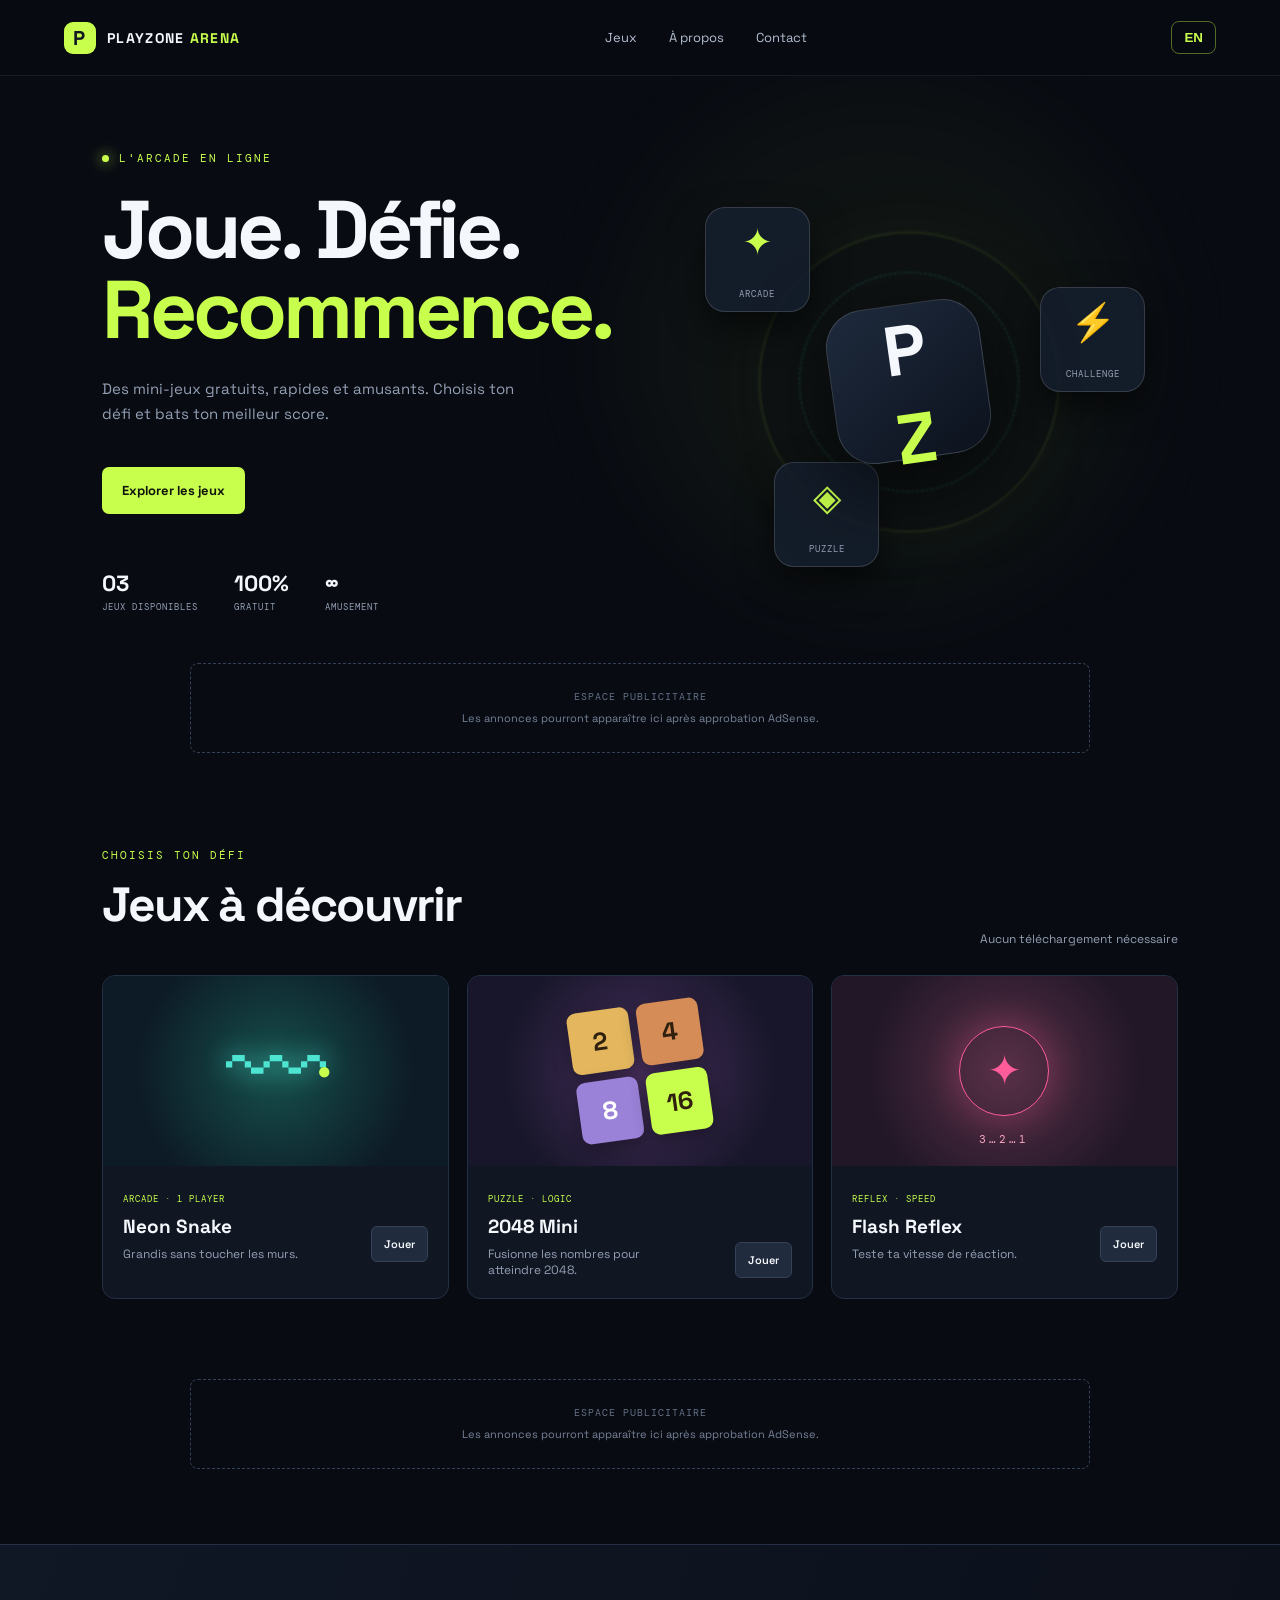
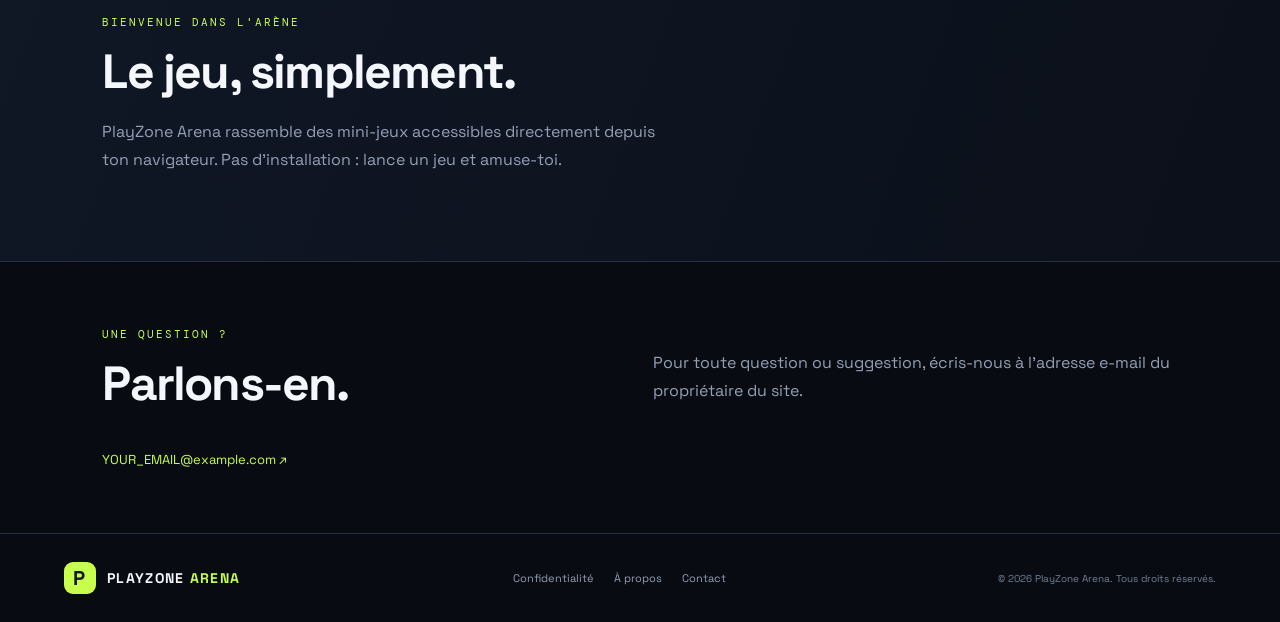
==== index.html @ cd9e69c7 "Add files via upload" ====
<!doctype html>
<html lang="fr">
<head>
<meta charset="utf-8"><meta name="viewport" content="width=device-width,initial-scale=1">
<meta name="description" content="PlayZone Arena — joue gratuitement à des mini-jeux originaux sur mobile et ordinateur.">
<title>PlayZone Arena — Play. Compete. Repeat.</title>
<link rel="stylesheet" href="style.css">
</head>
<body>
<header class="topbar">
  <a class="brand" href="#"><span class="brandmark">P</span><span>PLAYZONE <b>ARENA</b></span></a>
  <nav><a href="#games" data-i18n="navGames">Jeux</a><a href="#about" data-i18n="navAbout">À propos</a><a href="#contact" data-i18n="navContact">Contact</a></nav>
  <button id="langBtn" class="lang" aria-label="Change language">EN</button>
</header>
<main>
<section class="hero">
 <div class="hero-copy"><div class="eyebrow"><span class="pulse"></span><span data-i18n="eyebrow">L'ARCADE EN LIGNE</span></div>
 <h1><span data-i18n="heroLine1">Joue. Défie.</span><br><em data-i18n="heroLine2">Recommence.</em></h1>
 <p data-i18n="heroText">Des mini-jeux gratuits, rapides et amusants. Choisis ton défi et bats ton meilleur score.</p>
 <a class="primary" href="#games" data-i18n="explore">Explorer les jeux <span>↘</span></a>
 <div class="hero-stats"><div><b>03</b><small data-i18n="statGames">JEUX DISPONIBLES</small></div><div><b>100%</b><small data-i18n="statFree">GRATUIT</small></div><div><b>∞</b><small data-i18n="statFun">AMUSEMENT</small></div></div></div>
 <div class="hero-art"><div class="orb orb1"></div><div class="orb orb2"></div><div class="game-tile tile-a"><span>✦</span><small>ARCADE</small></div><div class="game-tile tile-b"><span>⚡</span><small>CHALLENGE</small></div><div class="game-tile tile-c"><span>◈</span><small>PUZZLE</small></div><div class="hero-center">P<span>Z</span></div></div>
</section>
<div class="ad-slot" aria-label="Emplacement publicitaire"><span data-i18n="adLabel">ESPACE PUBLICITAIRE</span><small data-i18n="adNote">Les annonces pourront apparaître ici après approbation AdSense.</small></div>
<section id="games" class="games-section">
 <div class="section-head"><div><div class="eyebrow" data-i18n="choose">CHOISIS TON DÉFI</div><h2 data-i18n="popular">Jeux à découvrir<span>.</span></h2></div><div class="section-note" data-i18n="playHint">Aucun téléchargement nécessaire</div></div>
 <div class="game-grid">
  <article class="game-card"><div class="game-art snake-art"><span>〰</span><i>●</i></div><div class="game-info"><div><small>ARCADE · 1 PLAYER</small><h3>Neon Snake</h3><p data-i18n="snakeDesc">Grandis sans toucher les murs.</p></div><button class="play-btn" data-game="snake" data-i18n="play">Jouer <b>→</b></button></div></article>
  <article class="game-card"><div class="game-art merge-art"><div class="blocks"><i>2</i><i>4</i><i>8</i><i>16</i></div></div><div class="game-info"><div><small>PUZZLE · LOGIC</small><h3>2048 Mini</h3><p data-i18n="mergeDesc">Fusionne les nombres pour atteindre 2048.</p></div><button class="play-btn" data-game="merge" data-i18n="play">Jouer <b>→</b></button></div></article>
  <article class="game-card"><div class="game-art reflex-art"><div class="target">✦</div><span>3…2…1</span></div><div class="game-info"><div><small>REFLEX · SPEED</small><h3>Flash Reflex</h3><p data-i18n="reflexDesc">Teste ta vitesse de réaction.</p></div><button class="play-btn" data-game="reflex" data-i18n="play">Jouer <b>→</b></button></div></article>
 </div>
</section>
<section class="ad-slot second-ad"><span data-i18n="adLabel">ESPACE PUBLICITAIRE</span><small data-i18n="adNote">Les annonces pourront apparaître ici après approbation AdSense.</small></section>
<section id="about" class="about"><div class="eyebrow" data-i18n="aboutEyebrow">BIENVENUE DANS L'ARÈNE</div><h2 data-i18n="aboutTitle">Le jeu, simplement.<br><em>Partout avec toi.</em></h2><p data-i18n="aboutText">PlayZone Arena rassemble des mini-jeux accessibles directement depuis ton navigateur. Pas d'installation : lance un jeu et amuse-toi.</p></section>
<section id="contact" class="contact"><div><div class="eyebrow" data-i18n="contactEyebrow">UNE QUESTION ?</div><h2 data-i18n="contactTitle">Parlons-en.</h2></div><p data-i18n="contactText">Pour toute question ou suggestion, écris-nous à l'adresse e-mail du propriétaire du site.</p><a href="mailto:YOUR_EMAIL@example.com">YOUR_EMAIL@example.com ↗</a></section>
</main>
<footer><a class="brand" href="#"><span class="brandmark">P</span><span>PLAYZONE <b>ARENA</b></span></a><div class="footer-links"><a href="privacy.html" data-i18n="privacy">Confidentialité</a><a href="about.html" data-i18n="about">À propos</a><a href="contact.html" data-i18n="contact">Contact</a></div><small>© <span id="year"></span> PlayZone Arena. <span data-i18n="rights">Tous droits réservés.</span></small></footer>
<div id="modal" class="modal" aria-hidden="true"><div class="modal-panel"><div class="modal-head"><div><small id="gameCategory">ARCADE</small><h2 id="gameTitle">Game</h2></div><button id="closeModal" class="close" aria-label="Close">×</button></div><div id="gameArea" class="game-area"></div><p class="controls-hint" id="gameHint"></p></div></div>
<script src="games.js"></script><script src="script.js"></script>
</body></html>
---- style.css ----
@import url('https://fonts.googleapis.com/css2?family=DM+Mono:wght@400;500&family=Space+Grotesk:wght@400;500;600;700&display=swap');
:root{--bg:#080b12;--panel:#101622;--panel2:#151e2d;--text:#f4f7fb;--muted:#94a0b4;--line:#253044;--lime:#c8ff4d;--cyan:#4de4d2;--pink:#ff5c9a}
*{box-sizing:border-box}html{scroll-behavior:smooth}body{margin:0;background:var(--bg);color:var(--text);font-family:'Space Grotesk',sans-serif}a{color:inherit;text-decoration:none}.topbar{height:76px;display:flex;align-items:center;justify-content:space-between;padding:0 max(5vw,22px);border-bottom:1px solid #ffffff12;background:#080b12ed;position:sticky;top:0;z-index:5;backdrop-filter:blur(12px)}.brand{display:flex;align-items:center;gap:11px;font-weight:700;letter-spacing:1.3px;font-size:14px}.brand b{color:var(--lime)}.brandmark{display:grid;place-items:center;background:var(--lime);color:#111820;width:32px;height:32px;border-radius:9px;font-size:20px;font-weight:700}.topbar nav{display:flex;gap:32px;color:#b5bfd0;font-size:13px}.topbar nav a:hover,.footer-links a:hover{color:var(--lime)}.lang{background:transparent;color:var(--lime);border:1px solid #c8ff4d66;border-radius:8px;padding:8px 12px;font-weight:700;cursor:pointer}
.hero{min-height:550px;padding:75px max(8vw,25px) 50px;display:grid;grid-template-columns:1fr 1fr;align-items:center;overflow:hidden;position:relative}.hero:before{content:"";position:absolute;width:540px;height:540px;border-radius:50%;background:#c8ff4d08;filter:blur(50px);right:10%;top:0}.eyebrow{font:11px 'DM Mono',monospace;color:var(--lime);letter-spacing:2px;display:flex;align-items:center;gap:10px}.pulse{width:7px;height:7px;background:var(--lime);border-radius:50%;box-shadow:0 0 14px var(--lime)}h1{font-size:clamp(48px,6.4vw,82px);line-height:.98;letter-spacing:-4px;margin:25px 0}h1 em,h2 em{font-style:normal;color:var(--lime)}.hero-copy>p{color:var(--muted);max-width:430px;line-height:1.7;font-size:15px}.primary{display:inline-flex;gap:28px;align-items:center;margin-top:25px;background:var(--lime);color:#10150b;padding:15px 20px;border-radius:7px;font-weight:700;font-size:13px}.primary span{font-size:20px}.hero-stats{display:flex;gap:36px;margin-top:55px}.hero-stats div{display:grid;gap:4px}.hero-stats b{font-size:22px}.hero-stats small{font:9px 'DM Mono';color:var(--muted);letter-spacing:1px}
.hero-art{height:400px;position:relative;display:grid;place-items:center}.orb{position:absolute;border-radius:50%;filter:blur(1px)}.orb1{width:300px;height:300px;border:1px solid #c8ff4d33;box-shadow:0 0 90px #c8ff4d0c}.orb2{width:220px;height:220px;border:1px dashed #4de4d255}.hero-center{width:155px;height:155px;border-radius:38px;display:grid;place-items:center;background:linear-gradient(145deg,#1e2a3d,#0c121d);border:1px solid #ffffff26;box-shadow:0 25px 80px #0009;font-size:70px;font-weight:700;transform:rotate(-8deg)}.hero-center span{color:var(--lime)}.game-tile{position:absolute;width:105px;height:105px;border:1px solid #ffffff25;border-radius:20px;background:#151e2ddd;display:grid;place-items:center;box-shadow:0 15px 35px #0008}.game-tile span{font-size:37px;color:var(--lime)}.game-tile small{font:9px 'DM Mono';color:var(--muted);letter-spacing:1px}.tile-a{top:25px;left:12%}.tile-b{right:6%;top:105px}.tile-c{bottom:15px;left:25%}.ad-slot{margin:0 auto 65px;max-width:900px;min-height:90px;border:1px dashed #344056;border-radius:8px;display:flex;flex-direction:column;align-items:center;justify-content:center;gap:8px;color:#657187;font:10px 'DM Mono';letter-spacing:1px}.ad-slot small{font:11px 'Space Grotesk';letter-spacing:0;color:#778399}.games-section{padding:30px max(8vw,25px) 80px}.section-head{display:flex;align-items:end;justify-content:space-between;margin-bottom:28px}h2{font-size:clamp(32px,4vw,48px);letter-spacing:-1.8px;margin:12px 0}.section-head h2 span{color:var(--lime)}.section-note{color:var(--muted);font-size:12px}.game-grid{display:grid;grid-template-columns:repeat(3,1fr);gap:18px}.game-card{background:var(--panel);border:1px solid var(--line);border-radius:13px;overflow:hidden;transition:.2s}.game-card:hover{transform:translateY(-5px);border-color:#c8ff4d66}.game-art{height:190px;display:grid;place-items:center;position:relative;overflow:hidden}.snake-art{background:radial-gradient(circle at 50% 50%,#164f4b,#0d1b27 70%)}.snake-art span{font-size:100px;color:var(--cyan);text-shadow:0 0 25px #4de4d2}.snake-art i{position:absolute;font-style:normal;color:var(--lime);font-size:24px;left:62%;top:42%}.merge-art{background:radial-gradient(circle,#48305d,#17162a 70%)}.blocks{display:grid;grid-template-columns:repeat(2,62px);gap:8px;transform:rotate(-8deg)}.blocks i{font-style:normal;background:#e4b75e;color:#30200e;height:62px;border-radius:9px;display:grid;place-items:center;font-size:25px;font-weight:700;box-shadow:0 6px 18px #0005}.blocks i:nth-child(2){background:#d68c57}.blocks i:nth-child(3){background:#9b82d9;color:white}.blocks i:nth-child(4){background:var(--lime)}.reflex-art{background:radial-gradient(circle,#593047,#211727 70%)}.target{width:90px;height:90px;border:1px solid var(--pink);border-radius:50%;display:grid;place-items:center;color:var(--pink);font-size:42px;box-shadow:0 0 40px #ff5c9a55}.reflex-art>span{position:absolute;bottom:20px;font:11px 'DM Mono';color:#f8a7c4;letter-spacing:3px}.game-info{padding:20px;display:flex;justify-content:space-between;gap:10px;align-items:end}.game-info small{font:9px 'DM Mono';color:var(--lime);letter-spacing:1px}.game-info h3{font-size:19px;margin:7px 0}.game-info p{font-size:12px;color:var(--muted);margin:0;max-width:200px}.play-btn{white-space:nowrap;background:#202b3d;color:var(--text);border:1px solid #344158;border-radius:6px;padding:10px 12px;cursor:pointer;font:600 11px 'Space Grotesk'}.play-btn b{color:var(--lime);padding-left:8px}.play-btn:hover{background:var(--lime);color:#10150b}.play-btn:hover b{color:#10150b}.second-ad{margin-bottom:75px}.about{padding:70px max(8vw,25px);background:linear-gradient(110deg,#101725,#0b101a);border-block:1px solid var(--line)}.about p{max-width:570px;color:var(--muted);line-height:1.8}.contact{padding:65px max(8vw,25px);display:grid;grid-template-columns:1fr 1fr;gap:25px;align-items:center}.contact p{color:var(--muted);line-height:1.7}.contact>a{color:var(--lime);font-size:13px}footer{border-top:1px solid var(--line);padding:28px max(5vw,22px);display:flex;align-items:center;justify-content:space-between;gap:20px}footer small{color:#718096;font-size:10px}.footer-links{display:flex;gap:20px;font-size:11px;color:var(--muted)}
.modal{display:none;position:fixed;inset:0;background:#03060cdd;z-index:10;align-items:center;justify-content:center;padding:16px}.modal.open{display:flex}.modal-panel{background:#101725;border:1px solid #35435a;border-radius:14px;width:min(650px,100%);padding:22px;max-height:92vh;overflow:auto}.modal-head{display:flex;justify-content:space-between;align-items:center}.modal-head small{font:10px 'DM Mono';color:var(--lime);letter-spacing:1px}.modal-head h2{font-size:25px;margin:4px 0 16px}.close{font-size:28px;background:none;border:0;color:white;cursor:pointer}.game-area{min-height:300px;background:#080d16;border-radius:10px;display:grid;place-items:center;padding:18px;overflow:hidden}.controls-hint{text-align:center;color:var(--muted);font-size:11px;margin:13px 0 0}.game-area button{background:var(--lime);border:0;border-radius:6px;padding:10px 16px;font-weight:700;cursor:pointer}.snake-canvas{max-width:100%;background:#0b1720;border:1px solid #29424a;border-radius:8px}.merge-board{display:grid;grid-template-columns:repeat(4, minmax(45px,70px));gap:7px;background:#263146;padding:8px;border-radius:9px}.merge-cell{height:60px;border-radius:6px;background:#121b2a;display:grid;place-items:center;font-size:20px;font-weight:700;color:#fff}.scoreline{color:var(--lime);font:12px 'DM Mono';margin-bottom:12px}.reflex-pad{width:100%;min-height:230px;border-radius:10px;background:#51213c;color:white;display:grid;place-items:center;font-size:24px;font-weight:700;cursor:pointer;border:0}.reflex-pad.ready{background:#255a45}.reflex-pad.wait{background:#87334b}
@media(max-width:760px){.topbar{height:65px}.topbar nav{gap:12px;font-size:11px}.hero{grid-template-columns:1fr;padding-top:55px}.hero-art{height:290px;margin-top:15px}.orb1{width:230px;height:230px}.orb2{width:170px;height:170px}.hero-center{width:120px;height:120px;font-size:55px}.game-tile{width:80px;height:80px}.tile-a{left:8%;top:10px}.tile-b{right:4%;top:75px}.tile-c{bottom:0}.game-grid{grid-template-columns:1fr}.game-art{height:170px}.section-head{align-items:start;gap:10px;flex-direction:column}.contact{grid-template-columns:1fr}footer{flex-wrap:wrap}.footer-links{order:3;width:100%}.hero-stats{gap:20px}.hero-stats b{font-size:18px}}
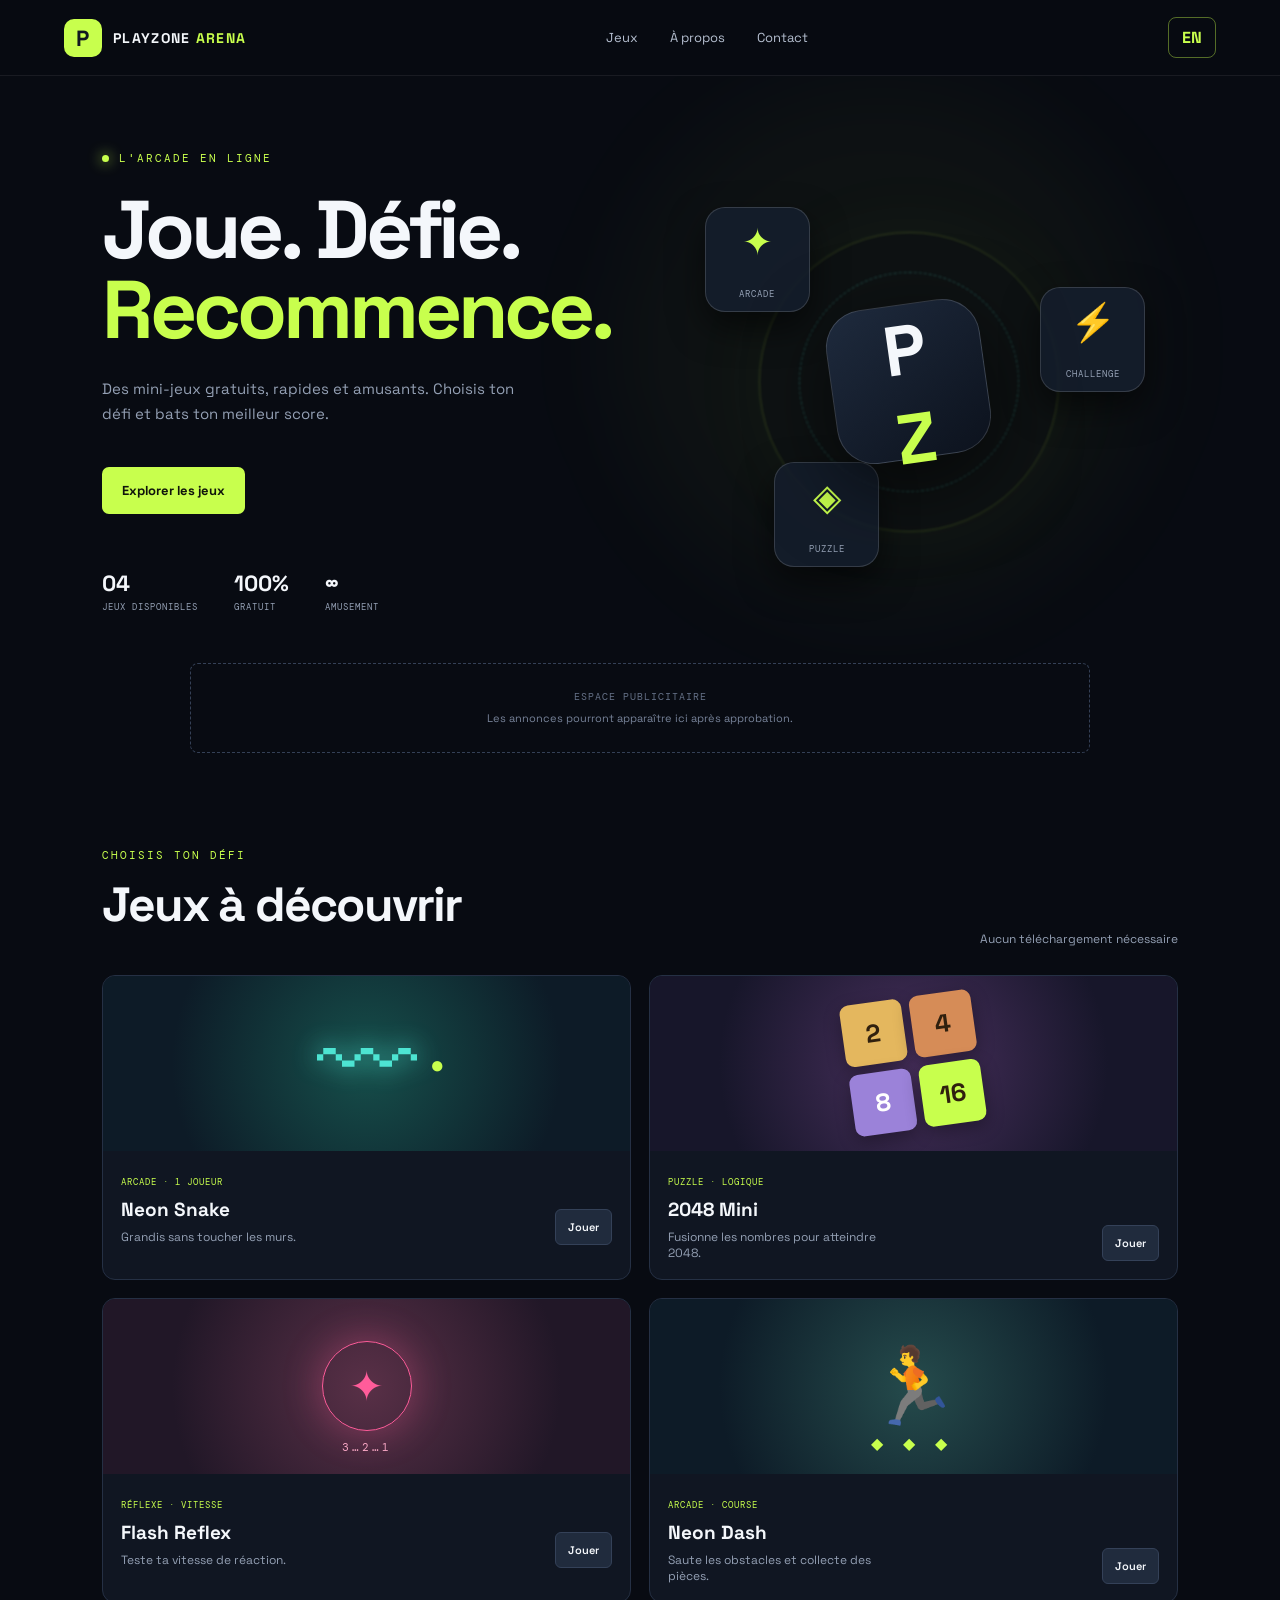
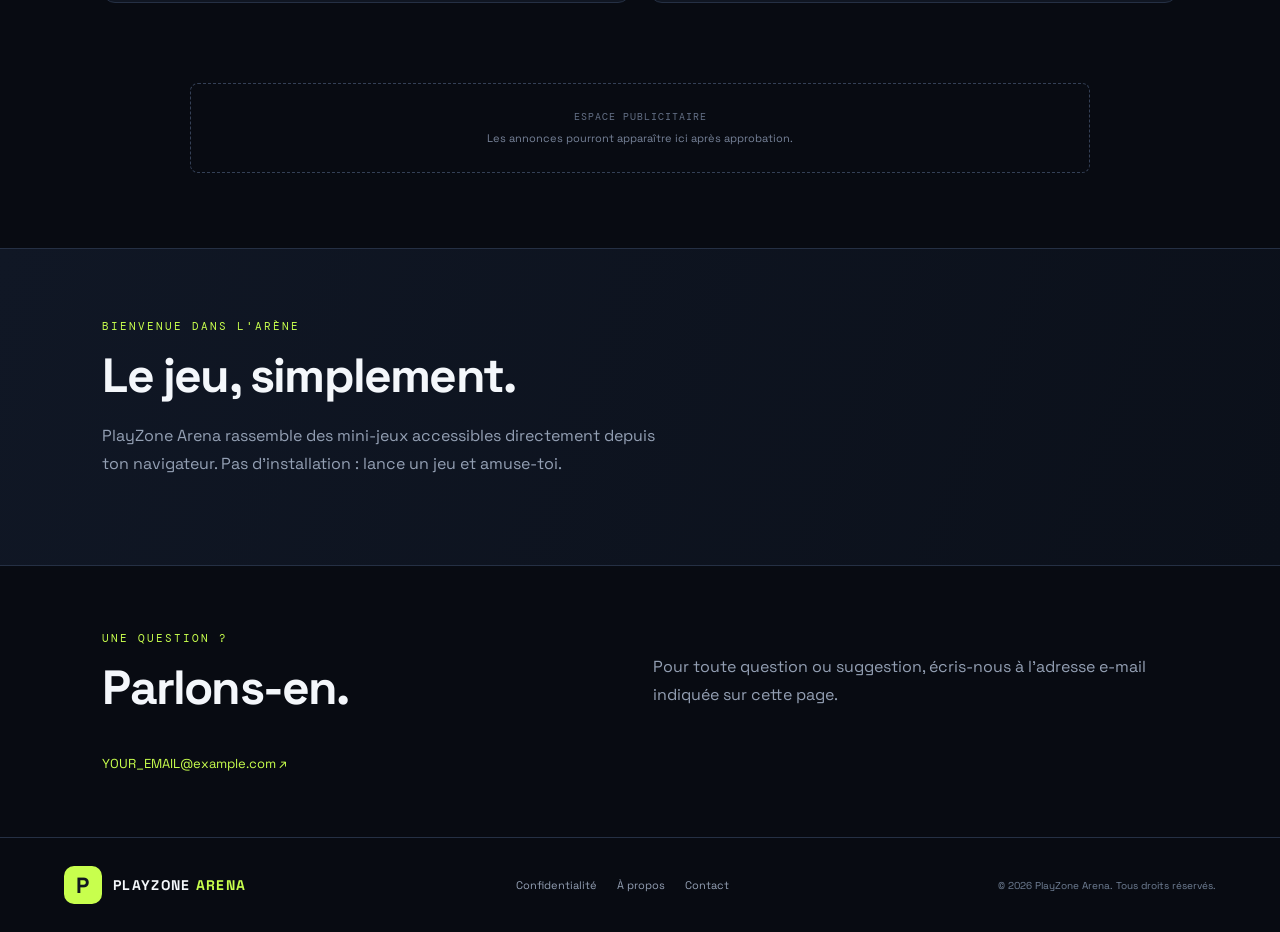
==== commit 2a52fcd4: "Add files via upload" ====
--- a/index.html
+++ b/index.html
@@ -1,40 +1,87 @@
 <!doctype html>
 <html lang="fr">
 <head>
-<meta charset="utf-8"><meta name="viewport" content="width=device-width,initial-scale=1">
+<meta charset="utf-8">
+<meta name="viewport" content="width=device-width,initial-scale=1">
 <meta name="description" content="PlayZone Arena — joue gratuitement à des mini-jeux originaux sur mobile et ordinateur.">
-<title>PlayZone Arena — Play. Compete. Repeat.</title>
+<meta name="theme-color" content="#080b12">
+<title>PlayZone Arena — Joue. Défie. Recommence.</title>
 <link rel="stylesheet" href="style.css">
 </head>
 <body>
 <header class="topbar">
   <a class="brand" href="#"><span class="brandmark">P</span><span>PLAYZONE <b>ARENA</b></span></a>
-  <nav><a href="#games" data-i18n="navGames">Jeux</a><a href="#about" data-i18n="navAbout">À propos</a><a href="#contact" data-i18n="navContact">Contact</a></nav>
-  <button id="langBtn" class="lang" aria-label="Change language">EN</button>
+  <nav aria-label="Navigation principale">
+    <a href="#games" data-i18n="navGames">Jeux</a>
+    <a href="#about" data-i18n="navAbout">À propos</a>
+    <a href="#contact" data-i18n="navContact">Contact</a>
+  </nav>
+  <button id="langBtn" class="lang" type="button" aria-label="Changer de langue">EN</button>
 </header>
+
 <main>
 <section class="hero">
- <div class="hero-copy"><div class="eyebrow"><span class="pulse"></span><span data-i18n="eyebrow">L'ARCADE EN LIGNE</span></div>
- <h1><span data-i18n="heroLine1">Joue. Défie.</span><br><em data-i18n="heroLine2">Recommence.</em></h1>
- <p data-i18n="heroText">Des mini-jeux gratuits, rapides et amusants. Choisis ton défi et bats ton meilleur score.</p>
- <a class="primary" href="#games" data-i18n="explore">Explorer les jeux <span>↘</span></a>
- <div class="hero-stats"><div><b>03</b><small data-i18n="statGames">JEUX DISPONIBLES</small></div><div><b>100%</b><small data-i18n="statFree">GRATUIT</small></div><div><b>∞</b><small data-i18n="statFun">AMUSEMENT</small></div></div></div>
- <div class="hero-art"><div class="orb orb1"></div><div class="orb orb2"></div><div class="game-tile tile-a"><span>✦</span><small>ARCADE</small></div><div class="game-tile tile-b"><span>⚡</span><small>CHALLENGE</small></div><div class="game-tile tile-c"><span>◈</span><small>PUZZLE</small></div><div class="hero-center">P<span>Z</span></div></div>
-</section>
-<div class="ad-slot" aria-label="Emplacement publicitaire"><span data-i18n="adLabel">ESPACE PUBLICITAIRE</span><small data-i18n="adNote">Les annonces pourront apparaître ici après approbation AdSense.</small></div>
-<section id="games" class="games-section">
- <div class="section-head"><div><div class="eyebrow" data-i18n="choose">CHOISIS TON DÉFI</div><h2 data-i18n="popular">Jeux à découvrir<span>.</span></h2></div><div class="section-note" data-i18n="playHint">Aucun téléchargement nécessaire</div></div>
- <div class="game-grid">
-  <article class="game-card"><div class="game-art snake-art"><span>〰</span><i>●</i></div><div class="game-info"><div><small>ARCADE · 1 PLAYER</small><h3>Neon Snake</h3><p data-i18n="snakeDesc">Grandis sans toucher les murs.</p></div><button class="play-btn" data-game="snake" data-i18n="play">Jouer <b>→</b></button></div></article>
-  <article class="game-card"><div class="game-art merge-art"><div class="blocks"><i>2</i><i>4</i><i>8</i><i>16</i></div></div><div class="game-info"><div><small>PUZZLE · LOGIC</small><h3>2048 Mini</h3><p data-i18n="mergeDesc">Fusionne les nombres pour atteindre 2048.</p></div><button class="play-btn" data-game="merge" data-i18n="play">Jouer <b>→</b></button></div></article>
-  <article class="game-card"><div class="game-art reflex-art"><div class="target">✦</div><span>3…2…1</span></div><div class="game-info"><div><small>REFLEX · SPEED</small><h3>Flash Reflex</h3><p data-i18n="reflexDesc">Teste ta vitesse de réaction.</p></div><button class="play-btn" data-game="reflex" data-i18n="play">Jouer <b>→</b></button></div></article>
+ <div class="hero-copy">
+  <div class="eyebrow"><span class="pulse"></span><span data-i18n="eyebrow">L'ARCADE EN LIGNE</span></div>
+  <h1><span data-i18n="heroLine1">Joue. Défie.</span><br><em data-i18n="heroLine2">Recommence.</em></h1>
+  <p data-i18n="heroText">Des mini-jeux gratuits, rapides et amusants. Choisis ton défi et bats ton meilleur score.</p>
+  <a class="primary" href="#games" id="exploreBtn" data-i18n="explore">Explorer les jeux <span>↘</span></a>
+  <div class="hero-stats">
+   <div><b id="gameCount">04</b><small data-i18n="statGames">JEUX DISPONIBLES</small></div>
+   <div><b>100%</b><small data-i18n="statFree">GRATUIT</small></div>
+   <div><b>∞</b><small data-i18n="statFun">AMUSEMENT</small></div>
+  </div>
+ </div>
+ <div class="hero-art" aria-hidden="true">
+  <div class="orb orb1"></div><div class="orb orb2"></div>
+  <div class="game-tile tile-a"><span>✦</span><small>ARCADE</small></div>
+  <div class="game-tile tile-b"><span>⚡</span><small>CHALLENGE</small></div>
+  <div class="game-tile tile-c"><span>◈</span><small>PUZZLE</small></div>
+  <div class="hero-center">P<span>Z</span></div>
  </div>
 </section>
-<section class="ad-slot second-ad"><span data-i18n="adLabel">ESPACE PUBLICITAIRE</span><small data-i18n="adNote">Les annonces pourront apparaître ici après approbation AdSense.</small></section>
+
+<div class="ad-slot" aria-label="Espace réservé aux annonces">
+ <span data-i18n="adLabel">ESPACE PUBLICITAIRE</span>
+ <small data-i18n="adNote">Les annonces ne seront ajoutées qu'après approbation de la plateforme publicitaire.</small>
+</div>
+
+<section id="games" class="games-section">
+ <div class="section-head">
+  <div><div class="eyebrow" data-i18n="choose">CHOISIS TON DÉFI</div><h2 data-i18n="popular">Jeux à découvrir<span>.</span></h2></div>
+  <div class="section-note" data-i18n="playHint">Aucun téléchargement nécessaire</div>
+ </div>
+ <div class="game-grid">
+  <article class="game-card">
+   <div class="game-art snake-art"><span>〰</span><i>●</i></div>
+   <div class="game-info"><div><small>ARCADE · 1 JOUEUR</small><h3>Neon Snake</h3><p data-i18n="snakeDesc">Grandis sans toucher les murs.</p></div><button class="play-btn" data-game="snake" type="button" data-i18n="play">Jouer <b>→</b></button></div>
+  </article>
+  <article class="game-card">
+   <div class="game-art merge-art"><div class="blocks"><i>2</i><i>4</i><i>8</i><i>16</i></div></div>
+   <div class="game-info"><div><small>PUZZLE · LOGIQUE</small><h3>2048 Mini</h3><p data-i18n="mergeDesc">Fusionne les nombres pour atteindre 2048.</p></div><button class="play-btn" data-game="merge" type="button" data-i18n="play">Jouer <b>→</b></button></div>
+  </article>
+  <article class="game-card">
+   <div class="game-art reflex-art"><div class="target">✦</div><span>3…2…1</span></div>
+   <div class="game-info"><div><small>RÉFLEXE · VITESSE</small><h3>Flash Reflex</h3><p data-i18n="reflexDesc">Teste ta vitesse de réaction.</p></div><button class="play-btn" data-game="reflex" type="button" data-i18n="play">Jouer <b>→</b></button></div>
+  </article>
+  <article class="game-card">
+   <div class="game-art dash-art"><span>🏃</span><i>◆ ◆ ◆</i></div>
+   <div class="game-info"><div><small>ARCADE · COURSE</small><h3>Neon Dash</h3><p data-i18n="dashDesc">Saute les obstacles et collecte des pièces.</p></div><button class="play-btn" data-game="dash" type="button" data-i18n="play">Jouer <b>→</b></button></div>
+  </article>
+ </div>
+</section>
+
+<section class="ad-slot second-ad" aria-label="Espace réservé aux annonces"><span data-i18n="adLabel">ESPACE PUBLICITAIRE</span><small data-i18n="adNote">Les annonces ne seront ajoutées qu'après approbation de la plateforme publicitaire.</small></section>
 <section id="about" class="about"><div class="eyebrow" data-i18n="aboutEyebrow">BIENVENUE DANS L'ARÈNE</div><h2 data-i18n="aboutTitle">Le jeu, simplement.<br><em>Partout avec toi.</em></h2><p data-i18n="aboutText">PlayZone Arena rassemble des mini-jeux accessibles directement depuis ton navigateur. Pas d'installation : lance un jeu et amuse-toi.</p></section>
-<section id="contact" class="contact"><div><div class="eyebrow" data-i18n="contactEyebrow">UNE QUESTION ?</div><h2 data-i18n="contactTitle">Parlons-en.</h2></div><p data-i18n="contactText">Pour toute question ou suggestion, écris-nous à l'adresse e-mail du propriétaire du site.</p><a href="mailto:YOUR_EMAIL@example.com">YOUR_EMAIL@example.com ↗</a></section>
+<section id="contact" class="contact"><div><div class="eyebrow" data-i18n="contactEyebrow">UNE QUESTION ?</div><h2 data-i18n="contactTitle">Parlons-en.</h2></div><p data-i18n="contactText">Pour toute question ou suggestion, écris-nous à l'adresse e-mail indiquée sur cette page.</p><a href="mailto:YOUR_EMAIL@example.com">YOUR_EMAIL@example.com ↗</a></section>
 </main>
 <footer><a class="brand" href="#"><span class="brandmark">P</span><span>PLAYZONE <b>ARENA</b></span></a><div class="footer-links"><a href="privacy.html" data-i18n="privacy">Confidentialité</a><a href="about.html" data-i18n="about">À propos</a><a href="contact.html" data-i18n="contact">Contact</a></div><small>© <span id="year"></span> PlayZone Arena. <span data-i18n="rights">Tous droits réservés.</span></small></footer>
-<div id="modal" class="modal" aria-hidden="true"><div class="modal-panel"><div class="modal-head"><div><small id="gameCategory">ARCADE</small><h2 id="gameTitle">Game</h2></div><button id="closeModal" class="close" aria-label="Close">×</button></div><div id="gameArea" class="game-area"></div><p class="controls-hint" id="gameHint"></p></div></div>
+
+<div id="modal" class="modal" aria-hidden="true">
+ <div class="modal-panel" role="dialog" aria-modal="true" aria-labelledby="gameTitle">
+  <div class="modal-head"><div><small id="gameCategory">ARCADE</small><h2 id="gameTitle">Jeu</h2></div><button id="closeModal" class="close" type="button" aria-label="Fermer">×</button></div>
+  <div id="gameArea" class="game-area"></div><p class="controls-hint" id="gameHint"></p>
+ </div>
+</div>
 <script src="games.js"></script><script src="script.js"></script>
 </body></html>
--- a/style.css
+++ b/style.css
@@ -1,7 +1,16 @@
 @import url('https://fonts.googleapis.com/css2?family=DM+Mono:wght@400;500&family=Space+Grotesk:wght@400;500;600;700&display=swap');
 :root{--bg:#080b12;--panel:#101622;--panel2:#151e2d;--text:#f4f7fb;--muted:#94a0b4;--line:#253044;--lime:#c8ff4d;--cyan:#4de4d2;--pink:#ff5c9a}
-*{box-sizing:border-box}html{scroll-behavior:smooth}body{margin:0;background:var(--bg);color:var(--text);font-family:'Space Grotesk',sans-serif}a{color:inherit;text-decoration:none}.topbar{height:76px;display:flex;align-items:center;justify-content:space-between;padding:0 max(5vw,22px);border-bottom:1px solid #ffffff12;background:#080b12ed;position:sticky;top:0;z-index:5;backdrop-filter:blur(12px)}.brand{display:flex;align-items:center;gap:11px;font-weight:700;letter-spacing:1.3px;font-size:14px}.brand b{color:var(--lime)}.brandmark{display:grid;place-items:center;background:var(--lime);color:#111820;width:32px;height:32px;border-radius:9px;font-size:20px;font-weight:700}.topbar nav{display:flex;gap:32px;color:#b5bfd0;font-size:13px}.topbar nav a:hover,.footer-links a:hover{color:var(--lime)}.lang{background:transparent;color:var(--lime);border:1px solid #c8ff4d66;border-radius:8px;padding:8px 12px;font-weight:700;cursor:pointer}
-.hero{min-height:550px;padding:75px max(8vw,25px) 50px;display:grid;grid-template-columns:1fr 1fr;align-items:center;overflow:hidden;position:relative}.hero:before{content:"";position:absolute;width:540px;height:540px;border-radius:50%;background:#c8ff4d08;filter:blur(50px);right:10%;top:0}.eyebrow{font:11px 'DM Mono',monospace;color:var(--lime);letter-spacing:2px;display:flex;align-items:center;gap:10px}.pulse{width:7px;height:7px;background:var(--lime);border-radius:50%;box-shadow:0 0 14px var(--lime)}h1{font-size:clamp(48px,6.4vw,82px);line-height:.98;letter-spacing:-4px;margin:25px 0}h1 em,h2 em{font-style:normal;color:var(--lime)}.hero-copy>p{color:var(--muted);max-width:430px;line-height:1.7;font-size:15px}.primary{display:inline-flex;gap:28px;align-items:center;margin-top:25px;background:var(--lime);color:#10150b;padding:15px 20px;border-radius:7px;font-weight:700;font-size:13px}.primary span{font-size:20px}.hero-stats{display:flex;gap:36px;margin-top:55px}.hero-stats div{display:grid;gap:4px}.hero-stats b{font-size:22px}.hero-stats small{font:9px 'DM Mono';color:var(--muted);letter-spacing:1px}
-.hero-art{height:400px;position:relative;display:grid;place-items:center}.orb{position:absolute;border-radius:50%;filter:blur(1px)}.orb1{width:300px;height:300px;border:1px solid #c8ff4d33;box-shadow:0 0 90px #c8ff4d0c}.orb2{width:220px;height:220px;border:1px dashed #4de4d255}.hero-center{width:155px;height:155px;border-radius:38px;display:grid;place-items:center;background:linear-gradient(145deg,#1e2a3d,#0c121d);border:1px solid #ffffff26;box-shadow:0 25px 80px #0009;font-size:70px;font-weight:700;transform:rotate(-8deg)}.hero-center span{color:var(--lime)}.game-tile{position:absolute;width:105px;height:105px;border:1px solid #ffffff25;border-radius:20px;background:#151e2ddd;display:grid;place-items:center;box-shadow:0 15px 35px #0008}.game-tile span{font-size:37px;color:var(--lime)}.game-tile small{font:9px 'DM Mono';color:var(--muted);letter-spacing:1px}.tile-a{top:25px;left:12%}.tile-b{right:6%;top:105px}.tile-c{bottom:15px;left:25%}.ad-slot{margin:0 auto 65px;max-width:900px;min-height:90px;border:1px dashed #344056;border-radius:8px;display:flex;flex-direction:column;align-items:center;justify-content:center;gap:8px;color:#657187;font:10px 'DM Mono';letter-spacing:1px}.ad-slot small{font:11px 'Space Grotesk';letter-spacing:0;color:#778399}.games-section{padding:30px max(8vw,25px) 80px}.section-head{display:flex;align-items:end;justify-content:space-between;margin-bottom:28px}h2{font-size:clamp(32px,4vw,48px);letter-spacing:-1.8px;margin:12px 0}.section-head h2 span{color:var(--lime)}.section-note{color:var(--muted);font-size:12px}.game-grid{display:grid;grid-template-columns:repeat(3,1fr);gap:18px}.game-card{background:var(--panel);border:1px solid var(--line);border-radius:13px;overflow:hidden;transition:.2s}.game-card:hover{transform:translateY(-5px);border-color:#c8ff4d66}.game-art{height:190px;display:grid;place-items:center;position:relative;overflow:hidden}.snake-art{background:radial-gradient(circle at 50% 50%,#164f4b,#0d1b27 70%)}.snake-art span{font-size:100px;color:var(--cyan);text-shadow:0 0 25px #4de4d2}.snake-art i{position:absolute;font-style:normal;color:var(--lime);font-size:24px;left:62%;top:42%}.merge-art{background:radial-gradient(circle,#48305d,#17162a 70%)}.blocks{display:grid;grid-template-columns:repeat(2,62px);gap:8px;transform:rotate(-8deg)}.blocks i{font-style:normal;background:#e4b75e;color:#30200e;height:62px;border-radius:9px;display:grid;place-items:center;font-size:25px;font-weight:700;box-shadow:0 6px 18px #0005}.blocks i:nth-child(2){background:#d68c57}.blocks i:nth-child(3){background:#9b82d9;color:white}.blocks i:nth-child(4){background:var(--lime)}.reflex-art{background:radial-gradient(circle,#593047,#211727 70%)}.target{width:90px;height:90px;border:1px solid var(--pink);border-radius:50%;display:grid;place-items:center;color:var(--pink);font-size:42px;box-shadow:0 0 40px #ff5c9a55}.reflex-art>span{position:absolute;bottom:20px;font:11px 'DM Mono';color:#f8a7c4;letter-spacing:3px}.game-info{padding:20px;display:flex;justify-content:space-between;gap:10px;align-items:end}.game-info small{font:9px 'DM Mono';color:var(--lime);letter-spacing:1px}.game-info h3{font-size:19px;margin:7px 0}.game-info p{font-size:12px;color:var(--muted);margin:0;max-width:200px}.play-btn{white-space:nowrap;background:#202b3d;color:var(--text);border:1px solid #344158;border-radius:6px;padding:10px 12px;cursor:pointer;font:600 11px 'Space Grotesk'}.play-btn b{color:var(--lime);padding-left:8px}.play-btn:hover{background:var(--lime);color:#10150b}.play-btn:hover b{color:#10150b}.second-ad{margin-bottom:75px}.about{padding:70px max(8vw,25px);background:linear-gradient(110deg,#101725,#0b101a);border-block:1px solid var(--line)}.about p{max-width:570px;color:var(--muted);line-height:1.8}.contact{padding:65px max(8vw,25px);display:grid;grid-template-columns:1fr 1fr;gap:25px;align-items:center}.contact p{color:var(--muted);line-height:1.7}.contact>a{color:var(--lime);font-size:13px}footer{border-top:1px solid var(--line);padding:28px max(5vw,22px);display:flex;align-items:center;justify-content:space-between;gap:20px}footer small{color:#718096;font-size:10px}.footer-links{display:flex;gap:20px;font-size:11px;color:var(--muted)}
-.modal{display:none;position:fixed;inset:0;background:#03060cdd;z-index:10;align-items:center;justify-content:center;padding:16px}.modal.open{display:flex}.modal-panel{background:#101725;border:1px solid #35435a;border-radius:14px;width:min(650px,100%);padding:22px;max-height:92vh;overflow:auto}.modal-head{display:flex;justify-content:space-between;align-items:center}.modal-head small{font:10px 'DM Mono';color:var(--lime);letter-spacing:1px}.modal-head h2{font-size:25px;margin:4px 0 16px}.close{font-size:28px;background:none;border:0;color:white;cursor:pointer}.game-area{min-height:300px;background:#080d16;border-radius:10px;display:grid;place-items:center;padding:18px;overflow:hidden}.controls-hint{text-align:center;color:var(--muted);font-size:11px;margin:13px 0 0}.game-area button{background:var(--lime);border:0;border-radius:6px;padding:10px 16px;font-weight:700;cursor:pointer}.snake-canvas{max-width:100%;background:#0b1720;border:1px solid #29424a;border-radius:8px}.merge-board{display:grid;grid-template-columns:repeat(4, minmax(45px,70px));gap:7px;background:#263146;padding:8px;border-radius:9px}.merge-cell{height:60px;border-radius:6px;background:#121b2a;display:grid;place-items:center;font-size:20px;font-weight:700;color:#fff}.scoreline{color:var(--lime);font:12px 'DM Mono';margin-bottom:12px}.reflex-pad{width:100%;min-height:230px;border-radius:10px;background:#51213c;color:white;display:grid;place-items:center;font-size:24px;font-weight:700;cursor:pointer;border:0}.reflex-pad.ready{background:#255a45}.reflex-pad.wait{background:#87334b}
-@media(max-width:760px){.topbar{height:65px}.topbar nav{gap:12px;font-size:11px}.hero{grid-template-columns:1fr;padding-top:55px}.hero-art{height:290px;margin-top:15px}.orb1{width:230px;height:230px}.orb2{width:170px;height:170px}.hero-center{width:120px;height:120px;font-size:55px}.game-tile{width:80px;height:80px}.tile-a{left:8%;top:10px}.tile-b{right:4%;top:75px}.tile-c{bottom:0}.game-grid{grid-template-columns:1fr}.game-art{height:170px}.section-head{align-items:start;gap:10px;flex-direction:column}.contact{grid-template-columns:1fr}footer{flex-wrap:wrap}.footer-links{order:3;width:100%}.hero-stats{gap:20px}.hero-stats b{font-size:18px}}
+*{box-sizing:border-box}html{scroll-behavior:smooth;scroll-padding-top:82px}body{margin:0;background:var(--bg);color:var(--text);font-family:'Space Grotesk',sans-serif}body.modal-open{overflow:hidden}a{color:inherit;text-decoration:none}button{font:inherit}
+.topbar{min-height:76px;display:flex;align-items:center;justify-content:space-between;gap:18px;padding:10px max(5vw,22px);border-bottom:1px solid #ffffff12;background:#080b12ed;position:sticky;top:0;z-index:5;backdrop-filter:blur(12px)}
+.brand{display:flex;align-items:center;gap:11px;font-weight:700;letter-spacing:1.3px;font-size:14px;white-space:nowrap}.brand b{color:var(--lime)}.brandmark{display:grid;place-items:center;background:var(--lime);color:#111820;width:38px;height:38px;border-radius:10px;font-size:22px;font-weight:700;flex-shrink:0}
+.topbar nav{display:flex;gap:clamp(12px,3vw,32px);color:#b5bfd0;font-size:13px}.topbar nav a:hover,.footer-links a:hover{color:var(--lime)}.lang{background:transparent;color:var(--lime);border:1px solid #c8ff4d66;border-radius:8px;padding:9px 13px;font-weight:700;cursor:pointer}
+.hero{min-height:550px;padding:75px max(8vw,25px) 50px;display:grid;grid-template-columns:1fr 1fr;align-items:center;overflow:hidden;position:relative}.hero:before{content:"";position:absolute;width:540px;height:540px;border-radius:50%;background:#c8ff4d08;filter:blur(50px);right:10%;top:0}.eyebrow{font:11px 'DM Mono',monospace;color:var(--lime);letter-spacing:2px;display:flex;align-items:center;gap:10px}.pulse{width:7px;height:7px;background:var(--lime);border-radius:50%;box-shadow:0 0 14px var(--lime)}
+h1{font-size:clamp(48px,6.4vw,82px);line-height:.98;letter-spacing:-4px;margin:25px 0}h1 em,h2 em{font-style:normal;color:var(--lime)}.hero-copy>p{color:var(--muted);max-width:430px;line-height:1.7;font-size:15px}.primary{display:inline-flex;gap:28px;align-items:center;margin-top:25px;background:var(--lime);color:#10150b;padding:15px 20px;border-radius:7px;font-weight:700;font-size:13px;cursor:pointer}.primary span{font-size:20px}.hero-stats{display:flex;gap:36px;margin-top:55px}.hero-stats div{display:grid;gap:4px}.hero-stats b{font-size:22px}.hero-stats small{font:9px 'DM Mono';color:var(--muted);letter-spacing:1px}
+.hero-art{height:400px;position:relative;display:grid;place-items:center}.orb{position:absolute;border-radius:50%;filter:blur(1px)}.orb1{width:300px;height:300px;border:1px solid #c8ff4d33;box-shadow:0 0 90px #c8ff4d0c}.orb2{width:220px;height:220px;border:1px dashed #4de4d255}.hero-center{width:155px;height:155px;border-radius:38px;display:grid;place-items:center;background:linear-gradient(145deg,#1e2a3d,#0c121d);border:1px solid #ffffff26;box-shadow:0 25px 80px #0009;font-size:70px;font-weight:700;transform:rotate(-8deg)}.hero-center span{color:var(--lime)}.game-tile{position:absolute;width:105px;height:105px;border:1px solid #ffffff25;border-radius:20px;background:#151e2ddd;display:grid;place-items:center;box-shadow:0 15px 35px #0008}.game-tile span{font-size:37px;color:var(--lime)}.game-tile small{font:9px 'DM Mono';color:var(--muted);letter-spacing:1px}.tile-a{top:25px;left:12%}.tile-b{right:6%;top:105px}.tile-c{bottom:15px;left:25%}
+.ad-slot{margin:0 auto 65px;max-width:900px;min-height:90px;border:1px dashed #344056;border-radius:8px;display:flex;flex-direction:column;align-items:center;justify-content:center;gap:8px;color:#657187;font:10px 'DM Mono';letter-spacing:1px;padding:12px;text-align:center}.ad-slot small{font:11px 'Space Grotesk';letter-spacing:0;color:#778399}
+.games-section{padding:30px max(8vw,25px) 80px}.section-head{display:flex;align-items:end;justify-content:space-between;margin-bottom:28px}h2{font-size:clamp(32px,4vw,48px);letter-spacing:-1.8px;margin:12px 0}.section-head h2 span{color:var(--lime)}.section-note{color:var(--muted);font-size:12px}.game-grid{display:grid;grid-template-columns:repeat(2,minmax(0,1fr));gap:18px}.game-card{background:var(--panel);border:1px solid var(--line);border-radius:13px;overflow:hidden;transition:.2s}.game-card:hover{transform:translateY(-4px);border-color:#c8ff4d66}.game-art{height:175px;display:grid;place-items:center;position:relative;overflow:hidden}.snake-art{background:radial-gradient(circle at 50% 50%,#164f4b,#0d1b27 70%)}.snake-art span{font-size:100px;color:var(--cyan);text-shadow:0 0 25px var(--cyan)}.snake-art i{position:absolute;font-style:normal;color:var(--lime);font-size:24px;left:62%;top:42%}.merge-art{background:radial-gradient(circle,#48305d,#17162a 70%)}.blocks{display:grid;grid-template-columns:repeat(2,62px);gap:8px;transform:rotate(-8deg)}.blocks i{font-style:normal;background:#e4b75e;color:#30200e;height:62px;border-radius:9px;display:grid;place-items:center;font-size:25px;font-weight:700;box-shadow:0 6px 18px #0005}.blocks i:nth-child(2){background:#d68c57}.blocks i:nth-child(3){background:#9b82d9;color:white}.blocks i:nth-child(4){background:var(--lime)}.reflex-art{background:radial-gradient(circle,#593047,#211727 70%)}.target{width:90px;height:90px;border:1px solid var(--pink);border-radius:50%;display:grid;place-items:center;color:var(--pink);font-size:42px;box-shadow:0 0 40px #ff5c9a55}.reflex-art>span{position:absolute;bottom:20px;font:11px 'DM Mono';color:#f8a7c4;letter-spacing:3px}.dash-art{background:radial-gradient(circle,#254b4c,#0d1b27 70%)}.dash-art span{font-size:75px}.dash-art i{position:absolute;bottom:20px;color:var(--lime);font-style:normal;letter-spacing:8px}
+.game-info{padding:18px;display:flex;justify-content:space-between;gap:10px;align-items:end}.game-info small{font:9px 'DM Mono';color:var(--lime);letter-spacing:1px}.game-info h3{font-size:19px;margin:7px 0}.game-info p{font-size:12px;color:var(--muted);margin:0;max-width:220px}.play-btn{white-space:nowrap;background:#202b3d;color:var(--text);border:1px solid #344158;border-radius:6px;padding:10px 12px;cursor:pointer;font:600 11px 'Space Grotesk'}.play-btn b{color:var(--lime);padding-left:8px}.play-btn:hover{background:var(--lime);color:#10150b}.play-btn:hover b{color:#10150b}
+.second-ad{margin-bottom:75px}.about{padding:70px max(8vw,25px);background:linear-gradient(110deg,#101725,#0b101a);border-block:1px solid var(--line)}.about p{max-width:570px;color:var(--muted);line-height:1.8}.contact{padding:65px max(8vw,25px);display:grid;grid-template-columns:1fr 1fr;gap:25px;align-items:center}.contact p{color:var(--muted);line-height:1.7}.contact>a{color:var(--lime);font-size:13px}footer{border-top:1px solid var(--line);padding:28px max(5vw,22px);display:flex;align-items:center;justify-content:space-between;gap:20px}footer small{color:#718096;font-size:10px}.footer-links{display:flex;gap:20px;font-size:11px;color:var(--muted)}
+.modal{display:none;position:fixed;inset:0;background:#03060cdd;z-index:10;align-items:center;justify-content:center;padding:12px}.modal.open{display:flex}.modal-panel{background:#101725;border:1px solid #35435a;border-radius:14px;width:min(650px,100%);padding:18px;max-height:94vh;overflow:auto}.modal-head{display:flex;justify-content:space-between;align-items:center}.modal-head small{font:10px 'DM Mono';color:var(--lime);letter-spacing:1px}.modal-head h2{font-size:25px;margin:4px 0 16px}.close{font-size:28px;background:none;border:0;color:white;cursor:pointer}.game-area{min-height:300px;background:#080d16;border-radius:10px;display:flex;flex-direction:column;align-items:center;justify-content:center;padding:14px;overflow:hidden;touch-action:pan-y}.controls-hint{text-align:center;color:var(--muted);font-size:11px;margin:13px 0 0}.game-area button{background:var(--lime);border:0;border-radius:7px;padding:11px 16px;font-weight:700;cursor:pointer;color:#10150b}.snake-canvas,.dash-canvas{display:block;width:100%;max-width:520px;height:auto;border:1px solid #29424a;border-radius:8px;touch-action:pan-y}.scoreline{color:var(--lime);font:12px 'DM Mono';margin-bottom:12px;text-align:center}.merge-board{display:grid;grid-template-columns:repeat(4,minmax(48px,70px));gap:7px;background:#263146;padding:8px;border-radius:9px;touch-action:none;user-select:none}.merge-cell{height:60px;border-radius:6px;background:#121b2a;display:grid;place-items:center;font-size:20px;font-weight:700;color:#fff}.merge-help{color:var(--muted);font-size:11px;margin-top:10px}.reflex-pad{width:100%;min-height:210px;border-radius:10px;background:#51213c!important;color:white!important;display:grid;place-items:center;font-size:22px;font-weight:700;cursor:pointer;border:0}.reflex-pad.ready{background:#255a45!important}.reflex-pad.wait{background:#87334b!important}.dpad{display:grid;gap:5px;justify-items:center;margin:12px 0}.dpad>div{display:flex;gap:8px}.dpad button{min-width:48px;min-height:42px;font-size:18px;padding:8px!important}.dash-jump{margin:12px 0}
+@media(max-width:760px){.topbar{min-height:66px;padding:9px 14px;gap:9px}.brand{font-size:11px;gap:7px;letter-spacing:.8px}.brandmark{width:34px;height:34px;font-size:19px}.topbar nav{gap:clamp(8px,2.5vw,15px);font-size:11px}.lang{padding:8px 10px}.hero{grid-template-columns:1fr;padding:55px 25px 35px}.hero-art{height:270px;margin-top:12px}.orb1{width:230px;height:230px}.orb2{width:170px;height:170px}.hero-center{width:120px;height:120px;font-size:55px}.game-tile{width:80px;height:80px}.tile-a{left:8%;top:10px}.tile-b{right:4%;top:75px}.tile-c{bottom:0}.game-grid{grid-template-columns:1fr}.game-art{height:165px}.section-head{align-items:start;gap:10px;flex-direction:column}.contact{grid-template-columns:1fr}footer{flex-wrap:wrap}.footer-links{order:3;width:100%}.hero-stats{gap:20px}.hero-stats b{font-size:18px}.ad-slot{margin-left:18px;margin-right:18px}.games-section{padding-left:18px;padding-right:18px}}
+@media(max-width:390px){.topbar{gap:6px}.brand{font-size:10px}.topbar nav{gap:7px;font-size:10px}.lang{padding:7px 8px}.hero-stats{gap:14px}.hero-stats small{font-size:8px}}
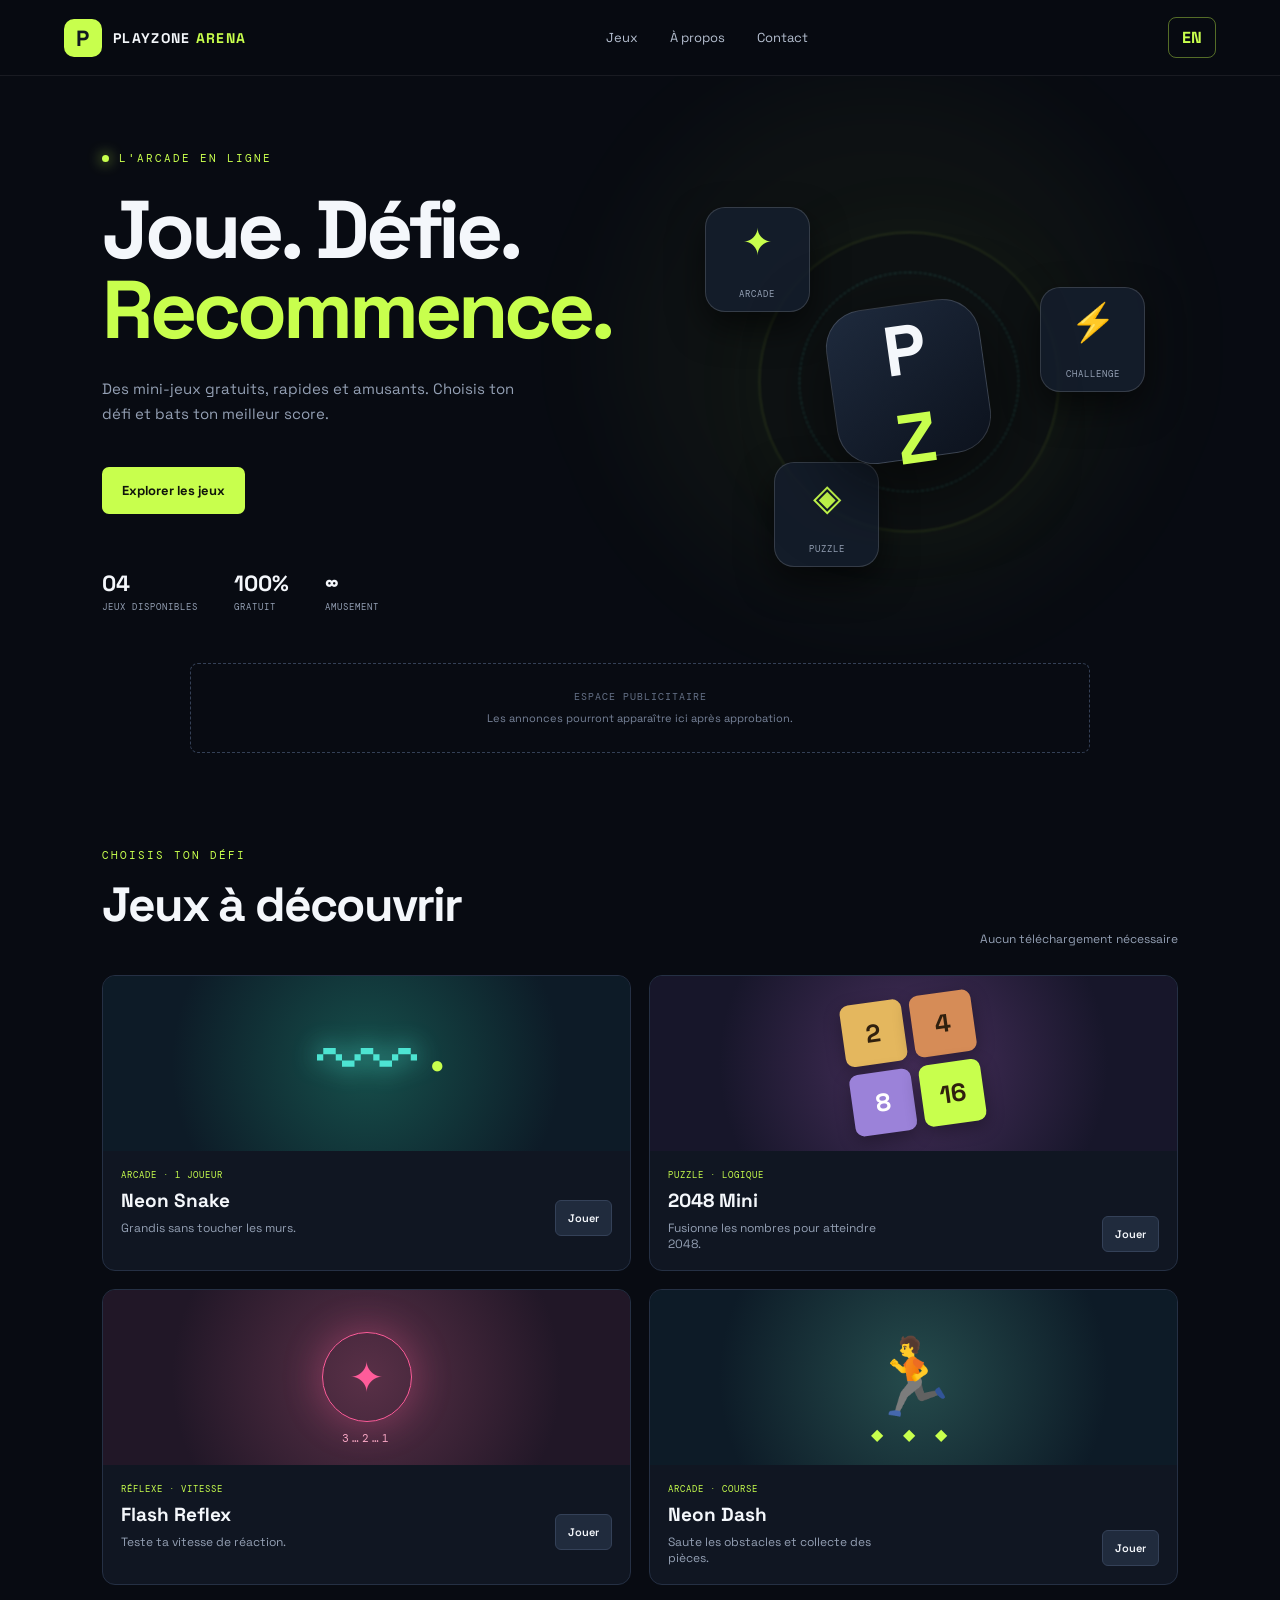
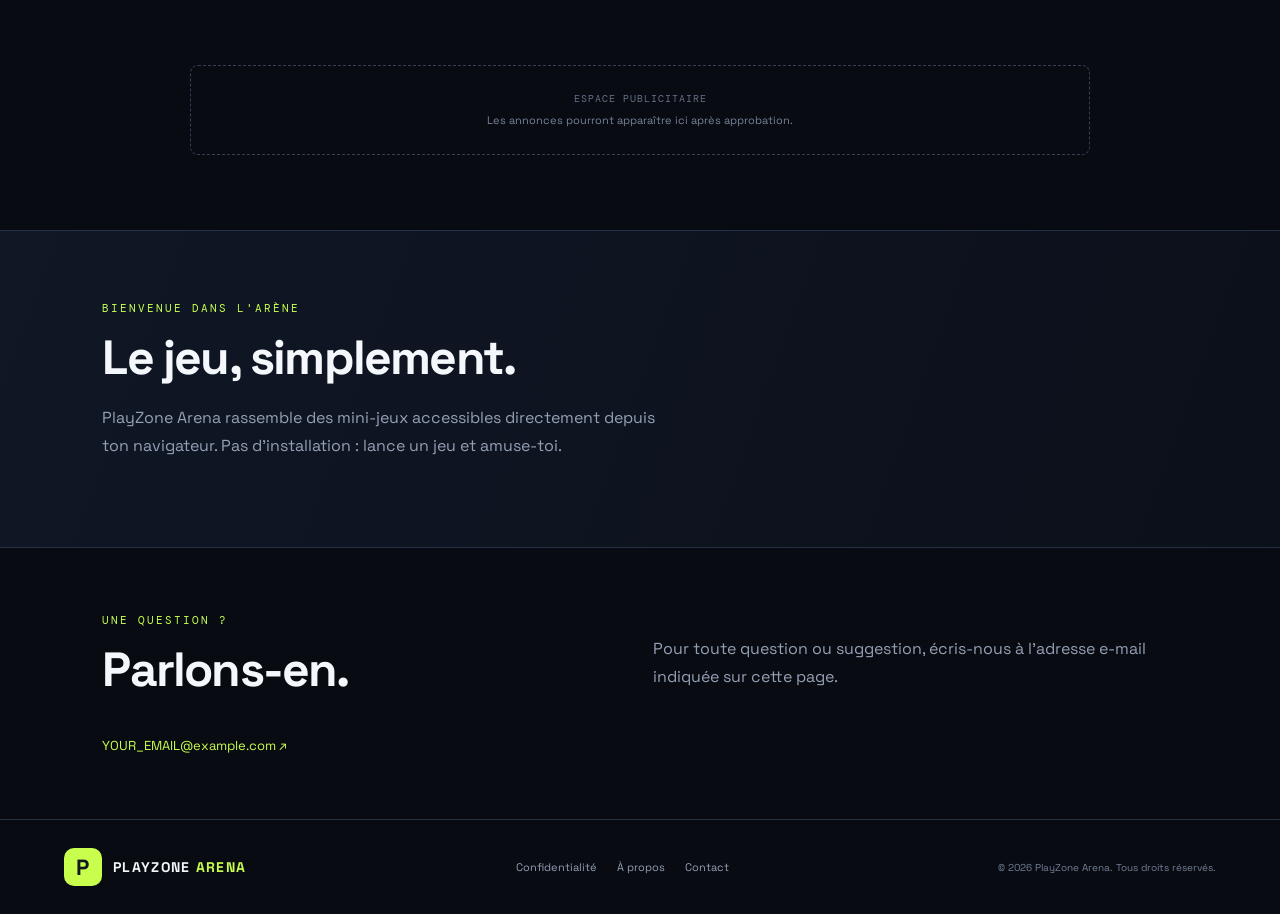
==== commit 2960cf06: "Update index.html" ====
--- a/index.html
+++ b/index.html
@@ -1,4 +1,5 @@
-<!doctype html>
+<script async src="https://pagead2.googlesyndication.com/pagead/js/adsbygoogle.js?client=ca-pub-4251551226529931"
+     crossorigin="anonymous"></script><!doctype html>
 <html lang="fr">
 <head>
 <meta charset="utf-8">
@@ -84,4 +85,4 @@
  </div>
 </div>
 <script src="games.js"></script><script src="script.js"></script>
-</body></html>+</body></html>
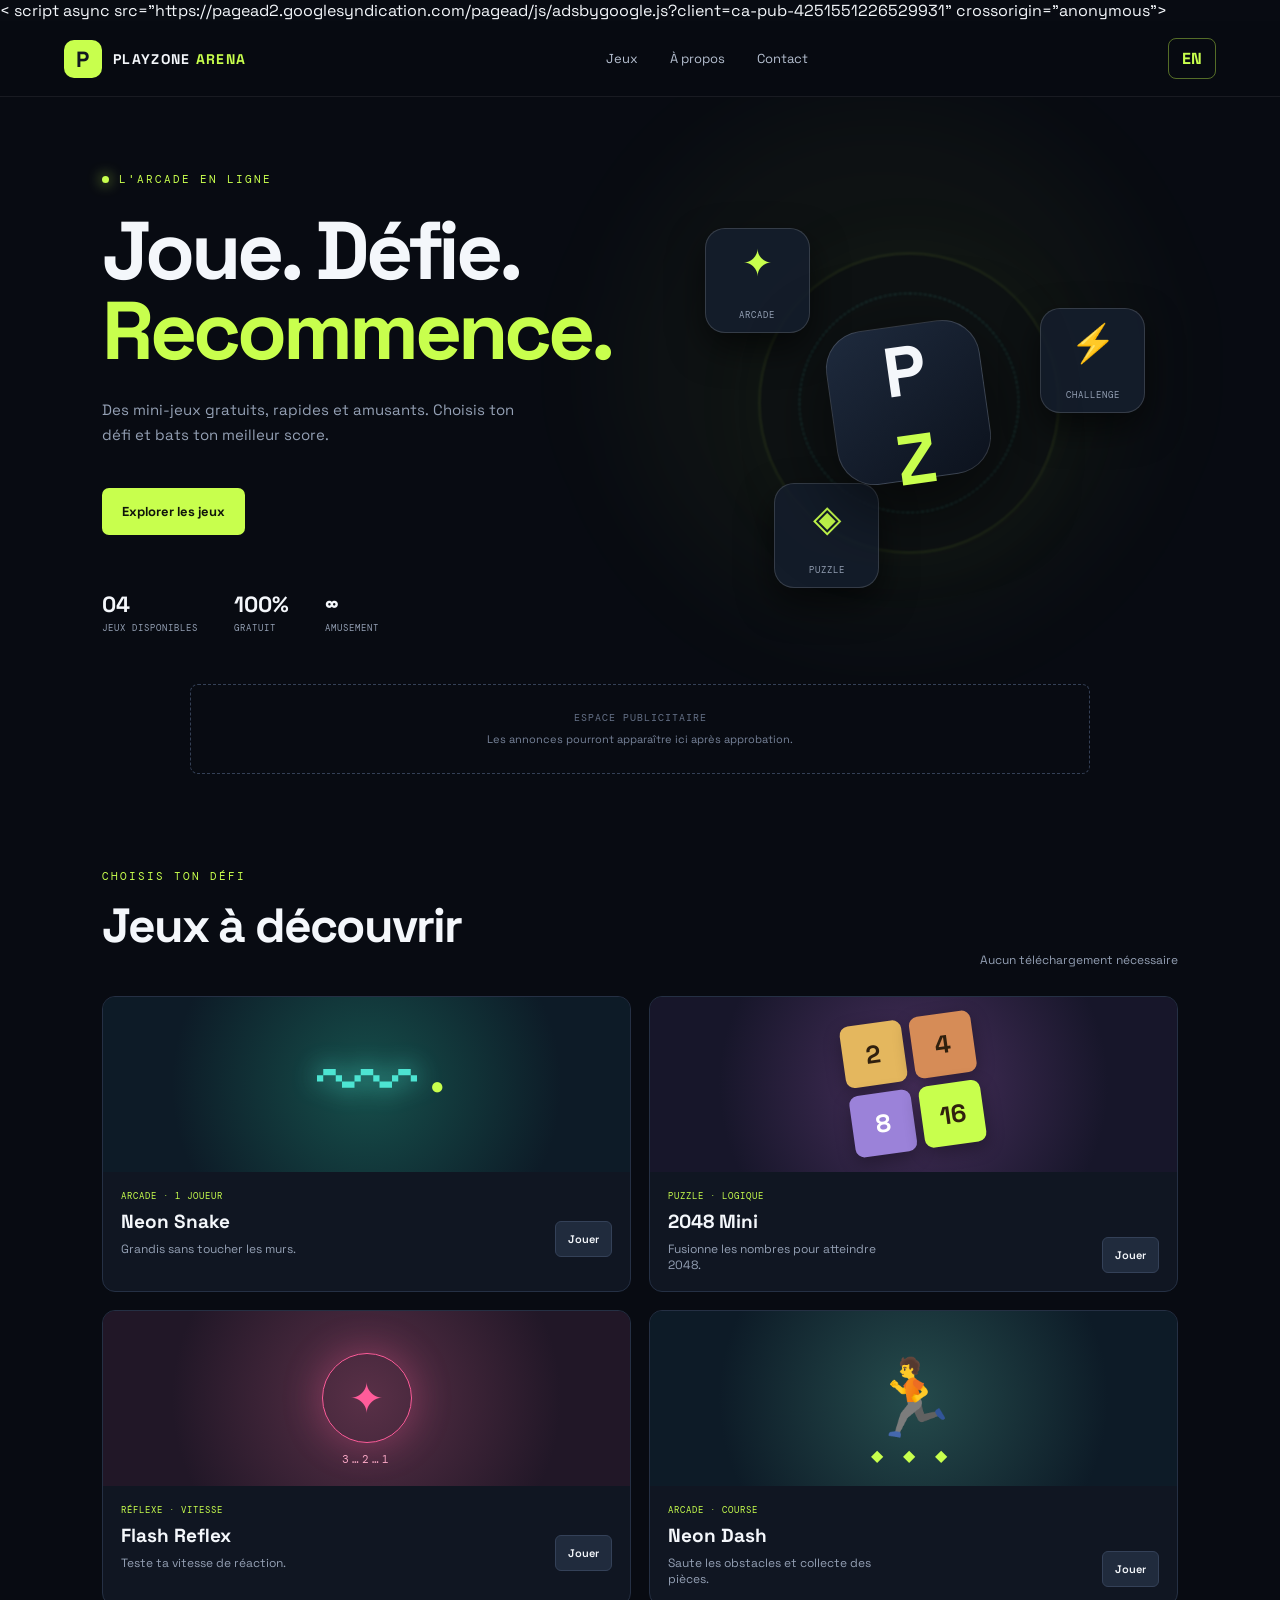
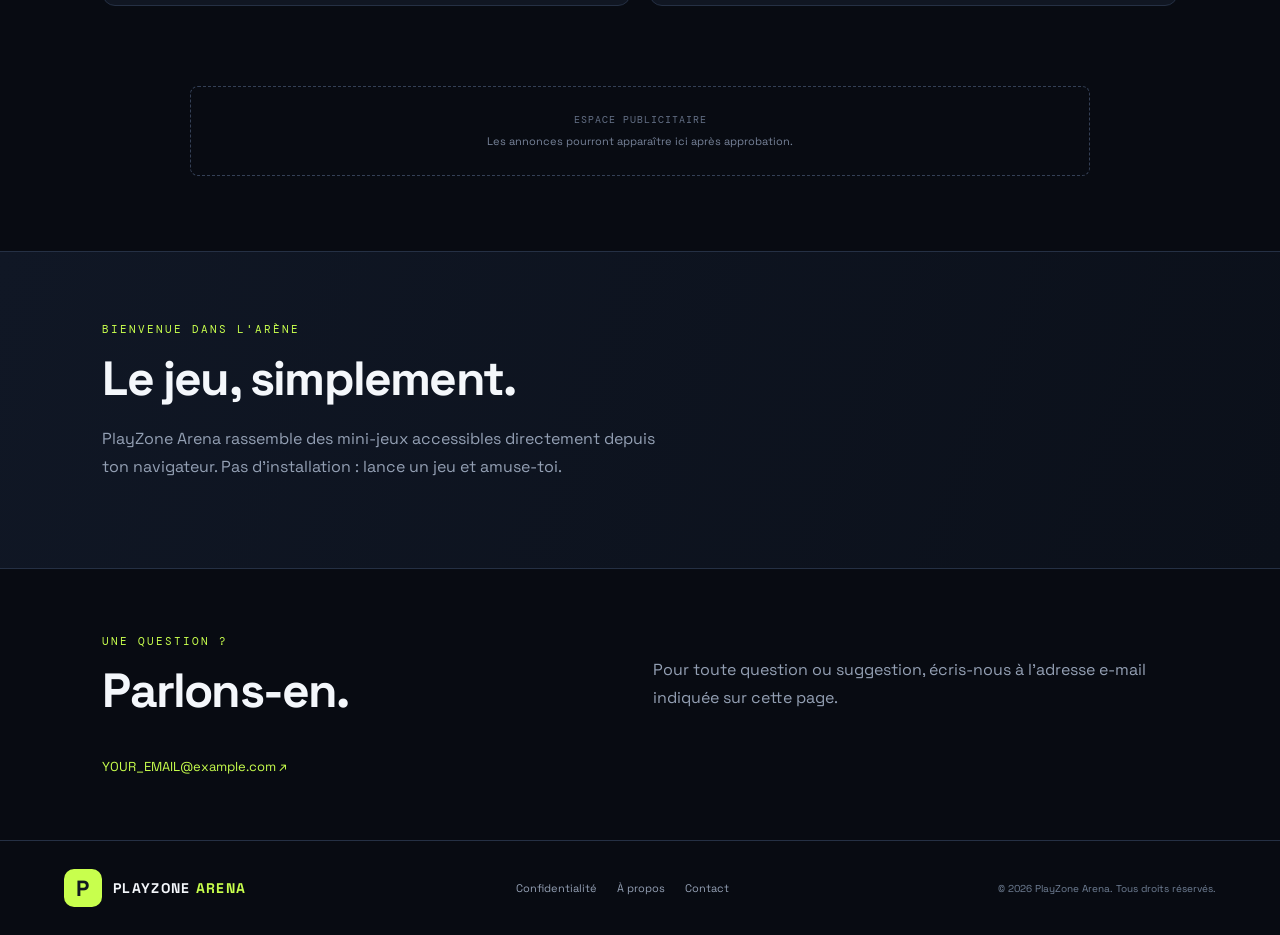
==== commit ca344dd5: "Update index.html" ====
--- a/index.html
+++ b/index.html
@@ -1,7 +1,8 @@
-<script async src="https://pagead2.googlesyndication.com/pagead/js/adsbygoogle.js?client=ca-pub-4251551226529931"
+<
+<head>
+script async src="https://pagead2.googlesyndication.com/pagead/js/adsbygoogle.js?client=ca-pub-4251551226529931"
      crossorigin="anonymous"></script><!doctype html>
 <html lang="fr">
-<head>
 <meta charset="utf-8">
 <meta name="viewport" content="width=device-width,initial-scale=1">
 <meta name="description" content="PlayZone Arena — joue gratuitement à des mini-jeux originaux sur mobile et ordinateur.">
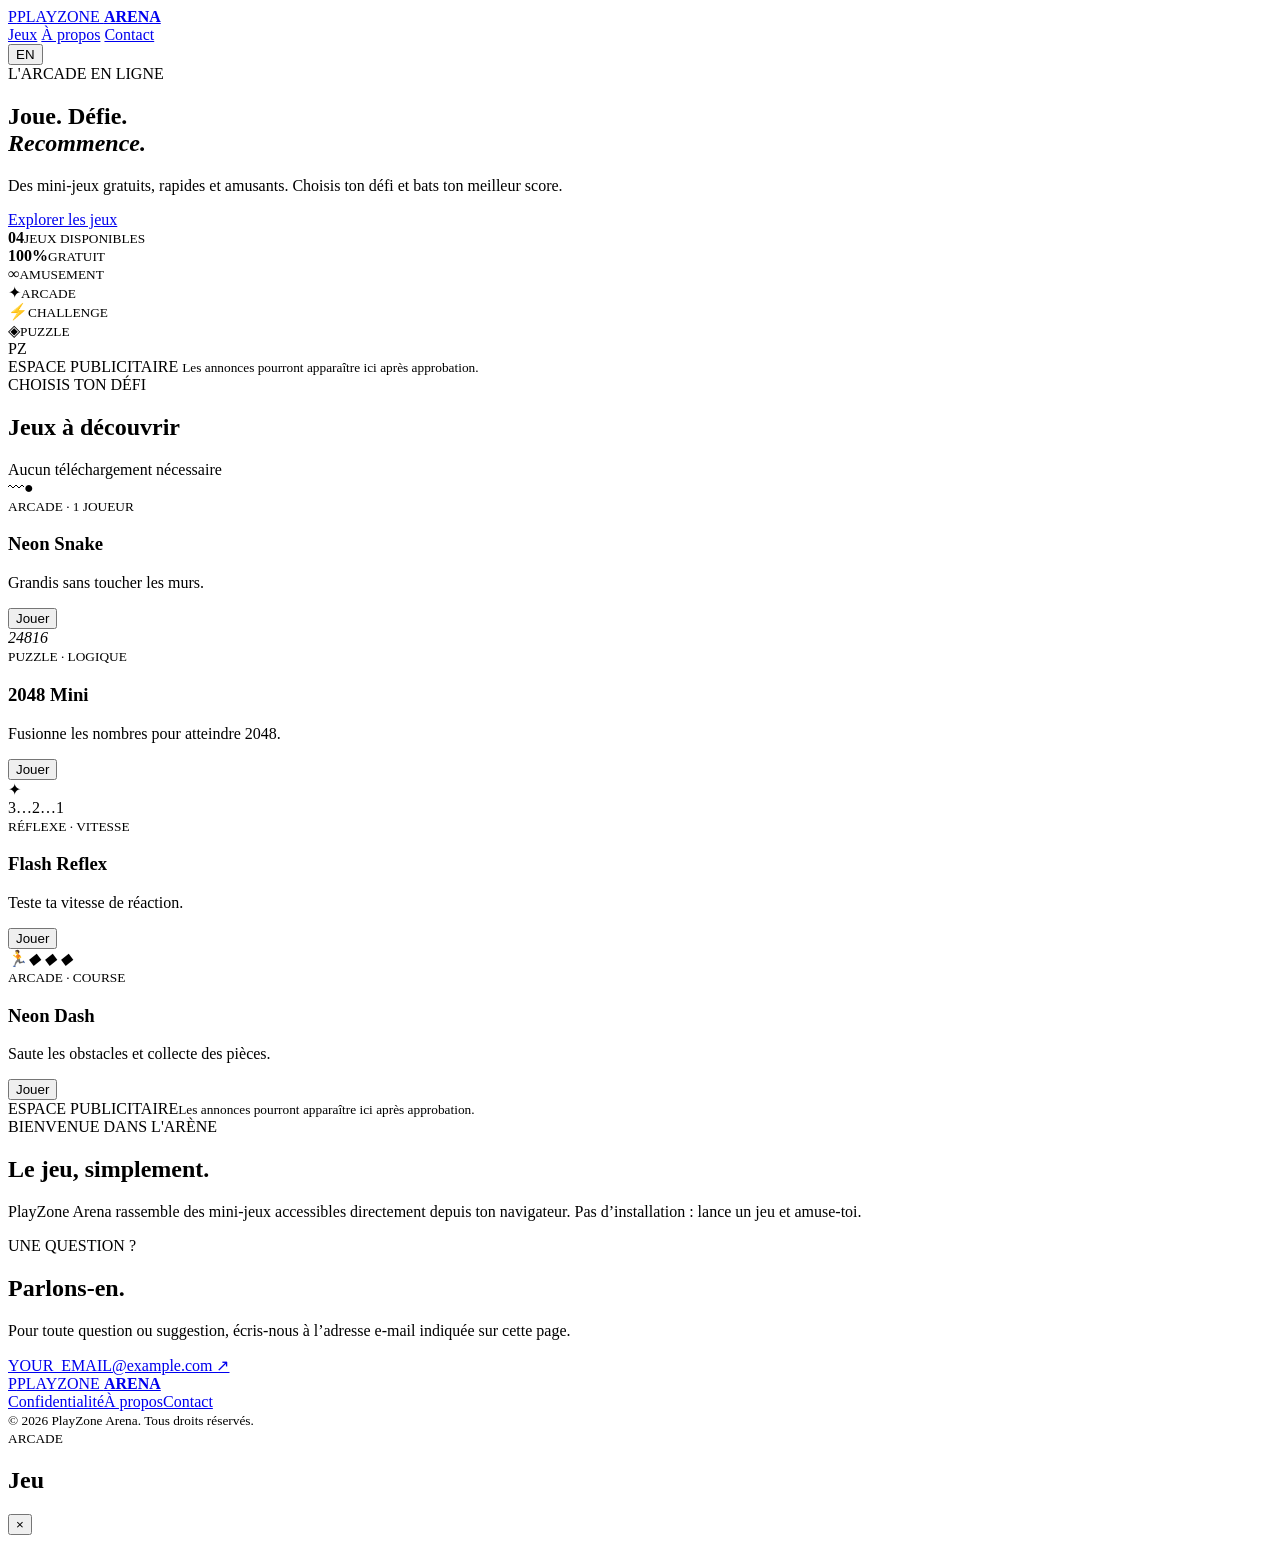
==== commit d7e495c8: "Update index.html" ====
--- a/index.html
+++ b/index.html
@@ -1,14 +1,10 @@
-<
+
+<!DOCTYPE html>
+<html lang="fr">
 <head>
-script async src="https://pagead2.googlesyndication.com/pagead/js/adsbygoogle.js?client=ca-pub-4251551226529931"
-     crossorigin="anonymous"></script><!doctype html>
-<html lang="fr">
+<script async src="https://pagead2.googlesyndication.com/pagead/js/adsbygoogle.js?client=ca-pub-4251551226529931"
+crossorigin="anonymous"></script>
 <meta charset="utf-8">
-<meta name="viewport" content="width=device-width,initial-scale=1">
-<meta name="description" content="PlayZone Arena — joue gratuitement à des mini-jeux originaux sur mobile et ordinateur.">
-<meta name="theme-color" content="#080b12">
-<title>PlayZone Arena — Joue. Défie. Recommence.</title>
-<link rel="stylesheet" href="style.css">
 </head>
 <body>
 <header class="topbar">
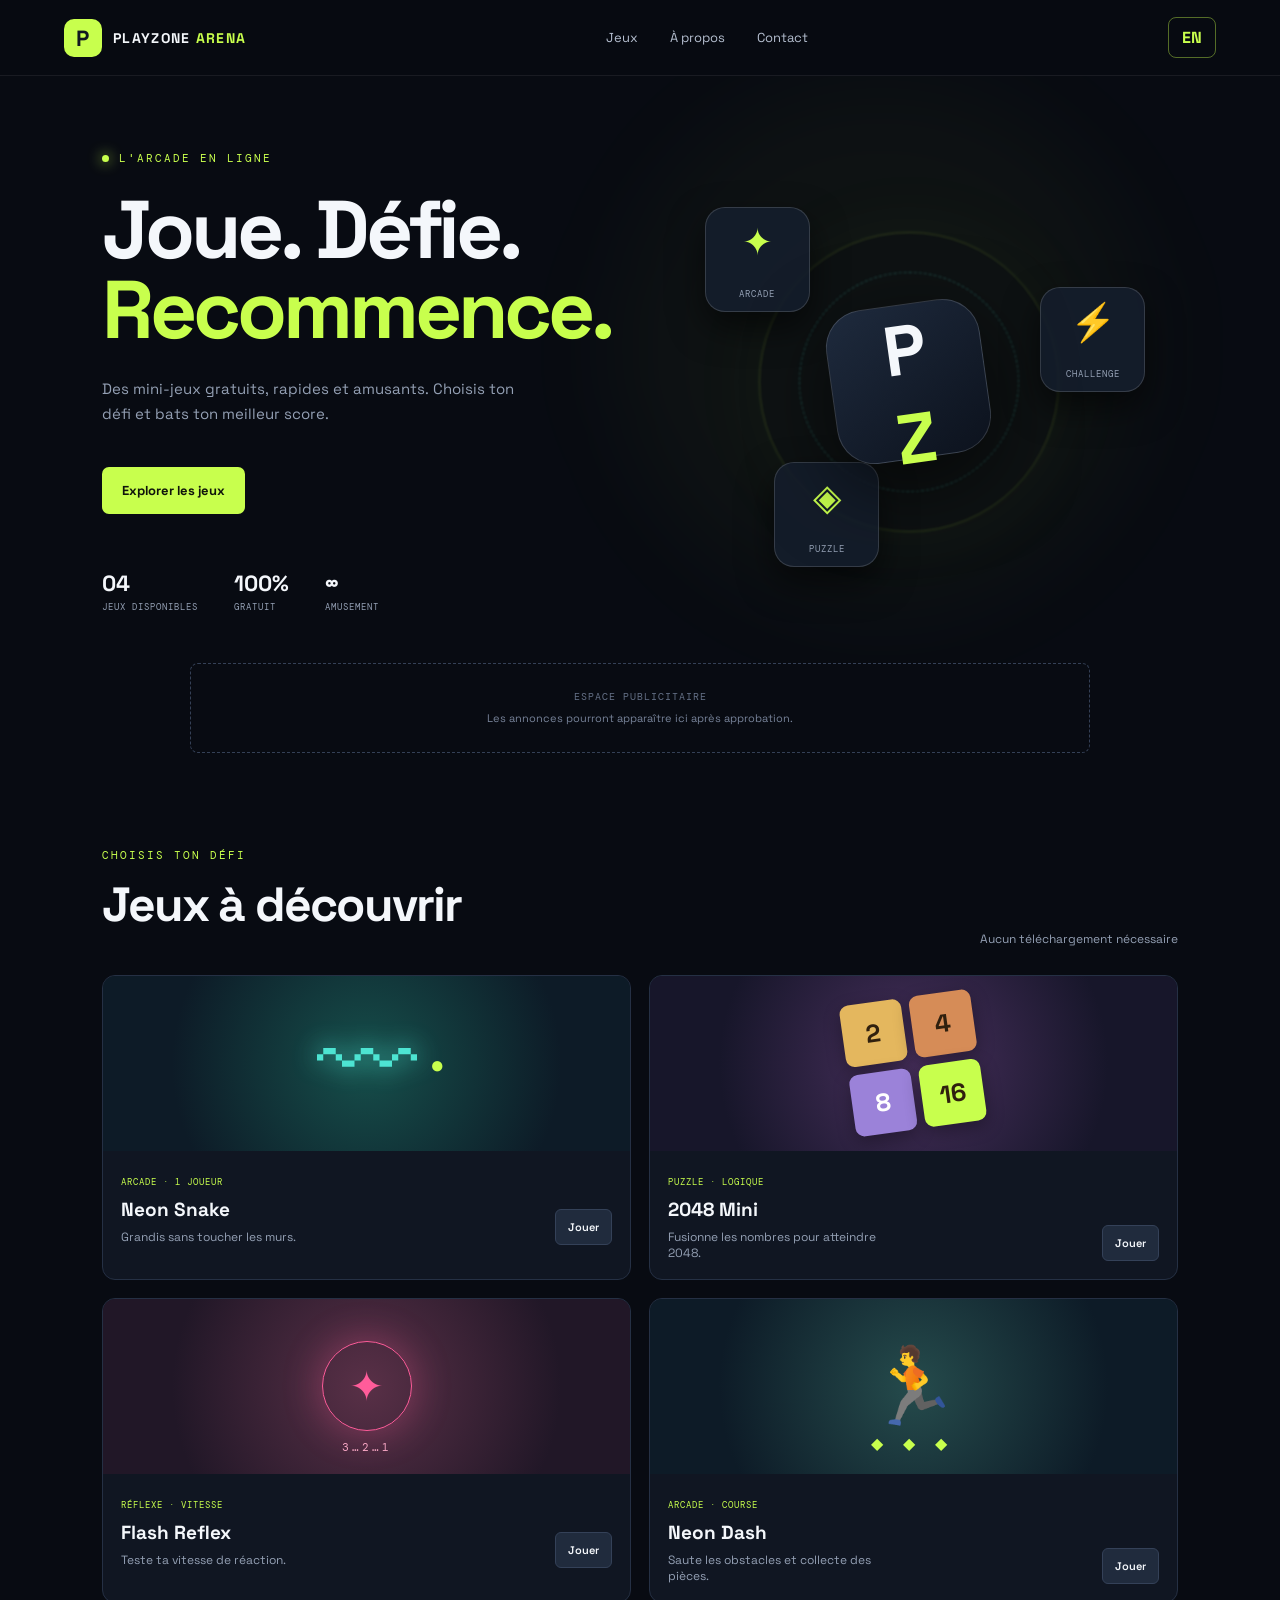
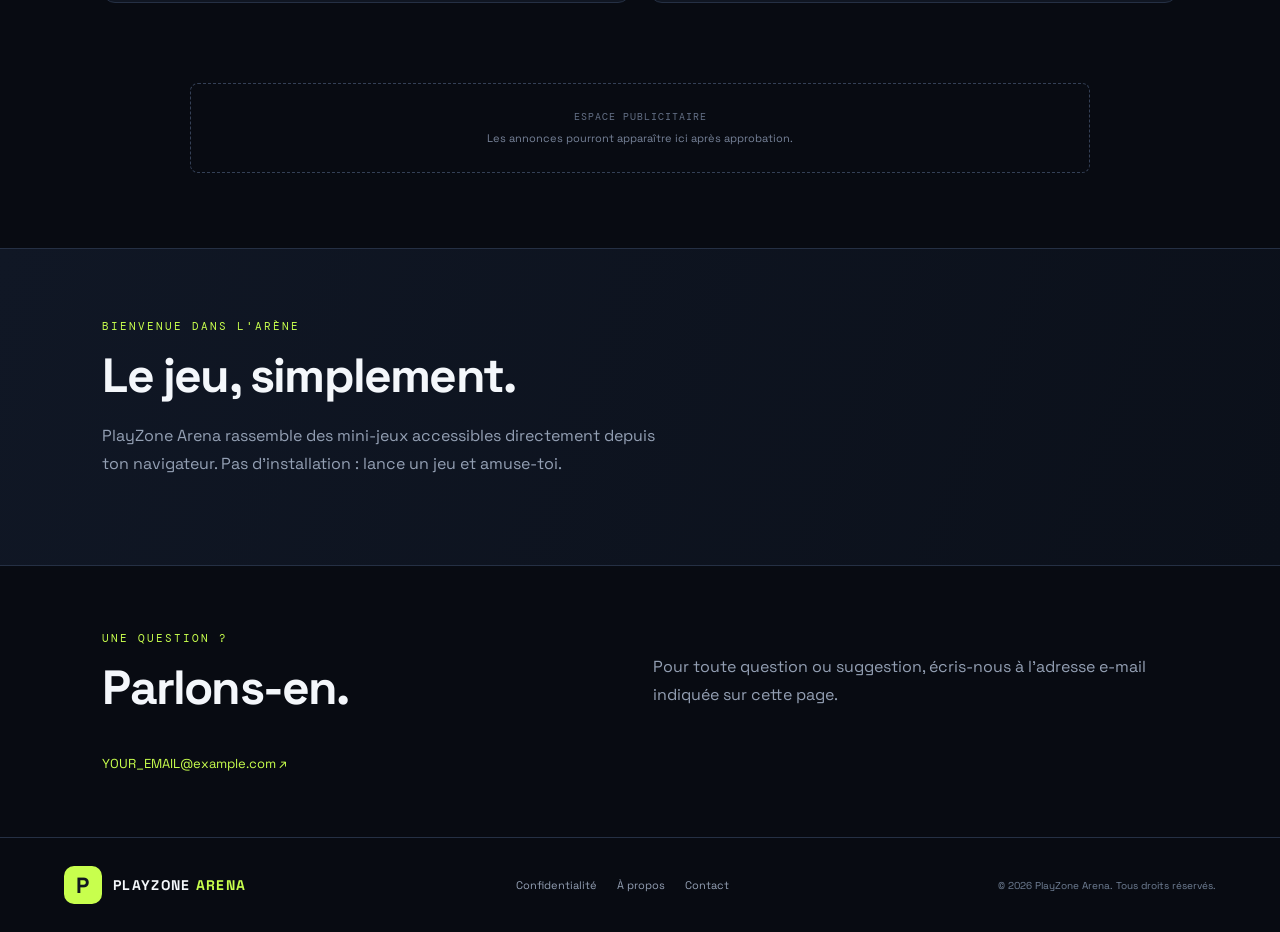
==== commit c692877c: "Update index.html" ====
--- a/index.html
+++ b/index.html
@@ -5,6 +5,7 @@
 <script async src="https://pagead2.googlesyndication.com/pagead/js/adsbygoogle.js?client=ca-pub-4251551226529931"
 crossorigin="anonymous"></script>
 <meta charset="utf-8">
+  <link rel="stylesheet" href="style.css">
 </head>
 <body>
 <header class="topbar">
--- a/style.css
+++ b/style.css
@@ -0,0 +1,16 @@
+@import url('https://fonts.googleapis.com/css2?family=DM+Mono:wght@400;500&family=Space+Grotesk:wght@400;500;600;700&display=swap');
+:root{--bg:#080b12;--panel:#101622;--panel2:#151e2d;--text:#f4f7fb;--muted:#94a0b4;--line:#253044;--lime:#c8ff4d;--cyan:#4de4d2;--pink:#ff5c9a}
+*{box-sizing:border-box}html{scroll-behavior:smooth;scroll-padding-top:82px}body{margin:0;background:var(--bg);color:var(--text);font-family:'Space Grotesk',sans-serif}body.modal-open{overflow:hidden}a{color:inherit;text-decoration:none}button{font:inherit}
+.topbar{min-height:76px;display:flex;align-items:center;justify-content:space-between;gap:18px;padding:10px max(5vw,22px);border-bottom:1px solid #ffffff12;background:#080b12ed;position:sticky;top:0;z-index:5;backdrop-filter:blur(12px)}
+.brand{display:flex;align-items:center;gap:11px;font-weight:700;letter-spacing:1.3px;font-size:14px;white-space:nowrap}.brand b{color:var(--lime)}.brandmark{display:grid;place-items:center;background:var(--lime);color:#111820;width:38px;height:38px;border-radius:10px;font-size:22px;font-weight:700;flex-shrink:0}
+.topbar nav{display:flex;gap:clamp(12px,3vw,32px);color:#b5bfd0;font-size:13px}.topbar nav a:hover,.footer-links a:hover{color:var(--lime)}.lang{background:transparent;color:var(--lime);border:1px solid #c8ff4d66;border-radius:8px;padding:9px 13px;font-weight:700;cursor:pointer}
+.hero{min-height:550px;padding:75px max(8vw,25px) 50px;display:grid;grid-template-columns:1fr 1fr;align-items:center;overflow:hidden;position:relative}.hero:before{content:"";position:absolute;width:540px;height:540px;border-radius:50%;background:#c8ff4d08;filter:blur(50px);right:10%;top:0}.eyebrow{font:11px 'DM Mono',monospace;color:var(--lime);letter-spacing:2px;display:flex;align-items:center;gap:10px}.pulse{width:7px;height:7px;background:var(--lime);border-radius:50%;box-shadow:0 0 14px var(--lime)}
+h1{font-size:clamp(48px,6.4vw,82px);line-height:.98;letter-spacing:-4px;margin:25px 0}h1 em,h2 em{font-style:normal;color:var(--lime)}.hero-copy>p{color:var(--muted);max-width:430px;line-height:1.7;font-size:15px}.primary{display:inline-flex;gap:28px;align-items:center;margin-top:25px;background:var(--lime);color:#10150b;padding:15px 20px;border-radius:7px;font-weight:700;font-size:13px;cursor:pointer}.primary span{font-size:20px}.hero-stats{display:flex;gap:36px;margin-top:55px}.hero-stats div{display:grid;gap:4px}.hero-stats b{font-size:22px}.hero-stats small{font:9px 'DM Mono';color:var(--muted);letter-spacing:1px}
+.hero-art{height:400px;position:relative;display:grid;place-items:center}.orb{position:absolute;border-radius:50%;filter:blur(1px)}.orb1{width:300px;height:300px;border:1px solid #c8ff4d33;box-shadow:0 0 90px #c8ff4d0c}.orb2{width:220px;height:220px;border:1px dashed #4de4d255}.hero-center{width:155px;height:155px;border-radius:38px;display:grid;place-items:center;background:linear-gradient(145deg,#1e2a3d,#0c121d);border:1px solid #ffffff26;box-shadow:0 25px 80px #0009;font-size:70px;font-weight:700;transform:rotate(-8deg)}.hero-center span{color:var(--lime)}.game-tile{position:absolute;width:105px;height:105px;border:1px solid #ffffff25;border-radius:20px;background:#151e2ddd;display:grid;place-items:center;box-shadow:0 15px 35px #0008}.game-tile span{font-size:37px;color:var(--lime)}.game-tile small{font:9px 'DM Mono';color:var(--muted);letter-spacing:1px}.tile-a{top:25px;left:12%}.tile-b{right:6%;top:105px}.tile-c{bottom:15px;left:25%}
+.ad-slot{margin:0 auto 65px;max-width:900px;min-height:90px;border:1px dashed #344056;border-radius:8px;display:flex;flex-direction:column;align-items:center;justify-content:center;gap:8px;color:#657187;font:10px 'DM Mono';letter-spacing:1px;padding:12px;text-align:center}.ad-slot small{font:11px 'Space Grotesk';letter-spacing:0;color:#778399}
+.games-section{padding:30px max(8vw,25px) 80px}.section-head{display:flex;align-items:end;justify-content:space-between;margin-bottom:28px}h2{font-size:clamp(32px,4vw,48px);letter-spacing:-1.8px;margin:12px 0}.section-head h2 span{color:var(--lime)}.section-note{color:var(--muted);font-size:12px}.game-grid{display:grid;grid-template-columns:repeat(2,minmax(0,1fr));gap:18px}.game-card{background:var(--panel);border:1px solid var(--line);border-radius:13px;overflow:hidden;transition:.2s}.game-card:hover{transform:translateY(-4px);border-color:#c8ff4d66}.game-art{height:175px;display:grid;place-items:center;position:relative;overflow:hidden}.snake-art{background:radial-gradient(circle at 50% 50%,#164f4b,#0d1b27 70%)}.snake-art span{font-size:100px;color:var(--cyan);text-shadow:0 0 25px var(--cyan)}.snake-art i{position:absolute;font-style:normal;color:var(--lime);font-size:24px;left:62%;top:42%}.merge-art{background:radial-gradient(circle,#48305d,#17162a 70%)}.blocks{display:grid;grid-template-columns:repeat(2,62px);gap:8px;transform:rotate(-8deg)}.blocks i{font-style:normal;background:#e4b75e;color:#30200e;height:62px;border-radius:9px;display:grid;place-items:center;font-size:25px;font-weight:700;box-shadow:0 6px 18px #0005}.blocks i:nth-child(2){background:#d68c57}.blocks i:nth-child(3){background:#9b82d9;color:white}.blocks i:nth-child(4){background:var(--lime)}.reflex-art{background:radial-gradient(circle,#593047,#211727 70%)}.target{width:90px;height:90px;border:1px solid var(--pink);border-radius:50%;display:grid;place-items:center;color:var(--pink);font-size:42px;box-shadow:0 0 40px #ff5c9a55}.reflex-art>span{position:absolute;bottom:20px;font:11px 'DM Mono';color:#f8a7c4;letter-spacing:3px}.dash-art{background:radial-gradient(circle,#254b4c,#0d1b27 70%)}.dash-art span{font-size:75px}.dash-art i{position:absolute;bottom:20px;color:var(--lime);font-style:normal;letter-spacing:8px}
+.game-info{padding:18px;display:flex;justify-content:space-between;gap:10px;align-items:end}.game-info small{font:9px 'DM Mono';color:var(--lime);letter-spacing:1px}.game-info h3{font-size:19px;margin:7px 0}.game-info p{font-size:12px;color:var(--muted);margin:0;max-width:220px}.play-btn{white-space:nowrap;background:#202b3d;color:var(--text);border:1px solid #344158;border-radius:6px;padding:10px 12px;cursor:pointer;font:600 11px 'Space Grotesk'}.play-btn b{color:var(--lime);padding-left:8px}.play-btn:hover{background:var(--lime);color:#10150b}.play-btn:hover b{color:#10150b}
+.second-ad{margin-bottom:75px}.about{padding:70px max(8vw,25px);background:linear-gradient(110deg,#101725,#0b101a);border-block:1px solid var(--line)}.about p{max-width:570px;color:var(--muted);line-height:1.8}.contact{padding:65px max(8vw,25px);display:grid;grid-template-columns:1fr 1fr;gap:25px;align-items:center}.contact p{color:var(--muted);line-height:1.7}.contact>a{color:var(--lime);font-size:13px}footer{border-top:1px solid var(--line);padding:28px max(5vw,22px);display:flex;align-items:center;justify-content:space-between;gap:20px}footer small{color:#718096;font-size:10px}.footer-links{display:flex;gap:20px;font-size:11px;color:var(--muted)}
+.modal{display:none;position:fixed;inset:0;background:#03060cdd;z-index:10;align-items:center;justify-content:center;padding:12px}.modal.open{display:flex}.modal-panel{background:#101725;border:1px solid #35435a;border-radius:14px;width:min(650px,100%);padding:18px;max-height:94vh;overflow:auto}.modal-head{display:flex;justify-content:space-between;align-items:center}.modal-head small{font:10px 'DM Mono';color:var(--lime);letter-spacing:1px}.modal-head h2{font-size:25px;margin:4px 0 16px}.close{font-size:28px;background:none;border:0;color:white;cursor:pointer}.game-area{min-height:300px;background:#080d16;border-radius:10px;display:flex;flex-direction:column;align-items:center;justify-content:center;padding:14px;overflow:hidden;touch-action:pan-y}.controls-hint{text-align:center;color:var(--muted);font-size:11px;margin:13px 0 0}.game-area button{background:var(--lime);border:0;border-radius:7px;padding:11px 16px;font-weight:700;cursor:pointer;color:#10150b}.snake-canvas,.dash-canvas{display:block;width:100%;max-width:520px;height:auto;border:1px solid #29424a;border-radius:8px;touch-action:pan-y}.scoreline{color:var(--lime);font:12px 'DM Mono';margin-bottom:12px;text-align:center}.merge-board{display:grid;grid-template-columns:repeat(4,minmax(48px,70px));gap:7px;background:#263146;padding:8px;border-radius:9px;touch-action:none;user-select:none}.merge-cell{height:60px;border-radius:6px;background:#121b2a;display:grid;place-items:center;font-size:20px;font-weight:700;color:#fff}.merge-help{color:var(--muted);font-size:11px;margin-top:10px}.reflex-pad{width:100%;min-height:210px;border-radius:10px;background:#51213c!important;color:white!important;display:grid;place-items:center;font-size:22px;font-weight:700;cursor:pointer;border:0}.reflex-pad.ready{background:#255a45!important}.reflex-pad.wait{background:#87334b!important}.dpad{display:grid;gap:5px;justify-items:center;margin:12px 0}.dpad>div{display:flex;gap:8px}.dpad button{min-width:48px;min-height:42px;font-size:18px;padding:8px!important}.dash-jump{margin:12px 0}
+@media(max-width:760px){.topbar{min-height:66px;padding:9px 14px;gap:9px}.brand{font-size:11px;gap:7px;letter-spacing:.8px}.brandmark{width:34px;height:34px;font-size:19px}.topbar nav{gap:clamp(8px,2.5vw,15px);font-size:11px}.lang{padding:8px 10px}.hero{grid-template-columns:1fr;padding:55px 25px 35px}.hero-art{height:270px;margin-top:12px}.orb1{width:230px;height:230px}.orb2{width:170px;height:170px}.hero-center{width:120px;height:120px;font-size:55px}.game-tile{width:80px;height:80px}.tile-a{left:8%;top:10px}.tile-b{right:4%;top:75px}.tile-c{bottom:0}.game-grid{grid-template-columns:1fr}.game-art{height:165px}.section-head{align-items:start;gap:10px;flex-direction:column}.contact{grid-template-columns:1fr}footer{flex-wrap:wrap}.footer-links{order:3;width:100%}.hero-stats{gap:20px}.hero-stats b{font-size:18px}.ad-slot{margin-left:18px;margin-right:18px}.games-section{padding-left:18px;padding-right:18px}}
+@media(max-width:390px){.topbar{gap:6px}.brand{font-size:10px}.topbar nav{gap:7px;font-size:10px}.lang{padding:7px 8px}.hero-stats{gap:14px}.hero-stats small{font-size:8px}}
